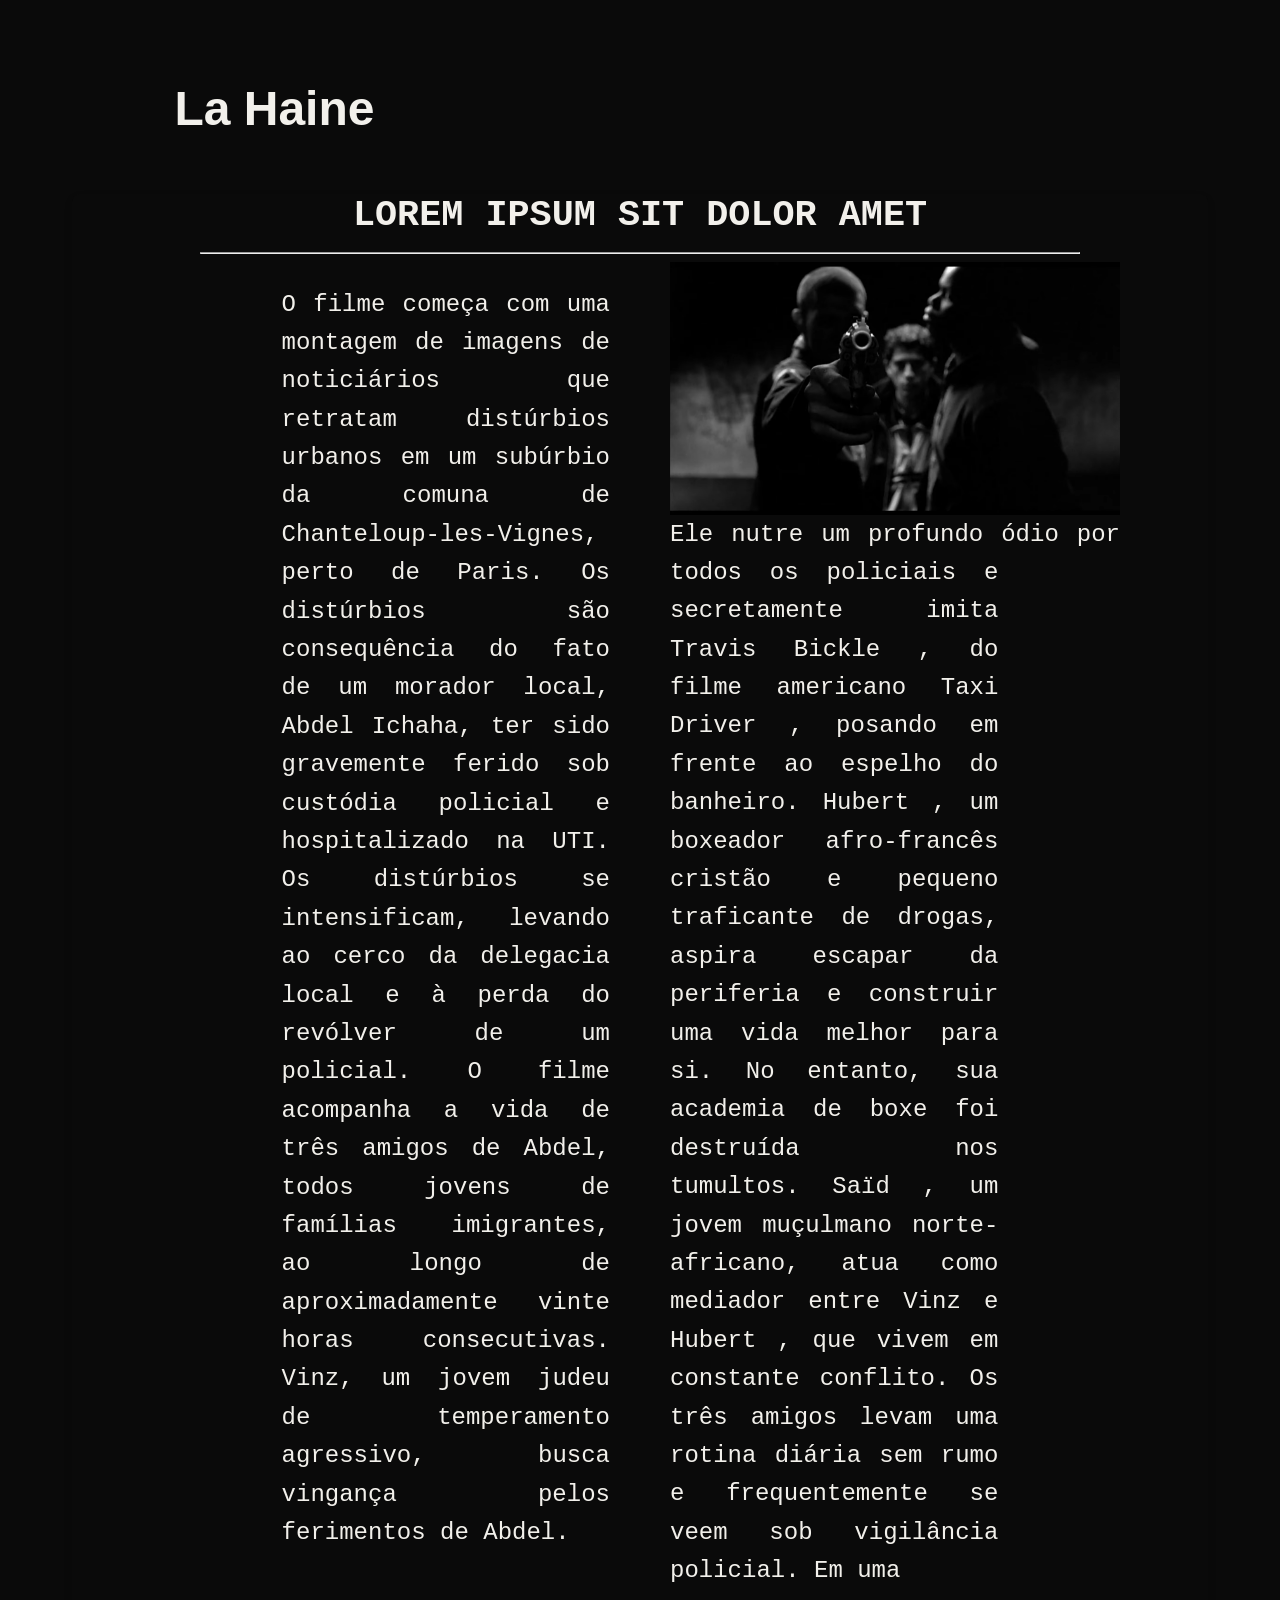
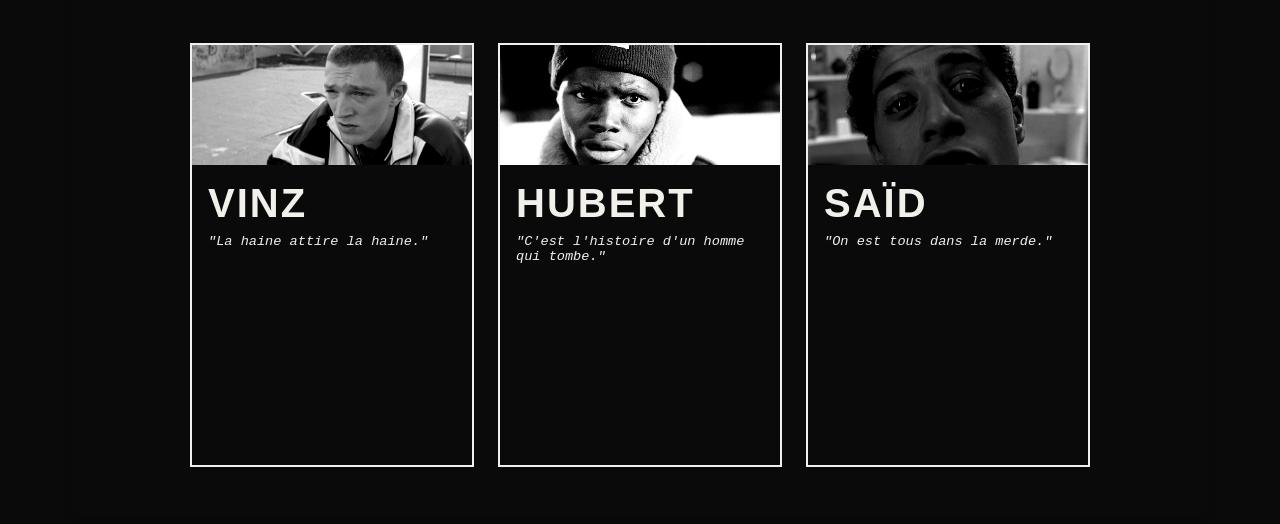
==== index.html @ 51e34dae "adicionada barra de personagens" ====
<!DOCTYPE html>
<html lang="pt-br">
<head>
    <meta charset="utf-8">
    <meta name="viewport" content="widht=device-width, initial-scale=1.0">
    <title>La Haine</title>
    <link rel="preconnect" href="https://fonts.googleapis.com">
    <link rel="preconnect" href="https://fonts.gstatic.com" crossorigin>
    <link href="https://fonts.googleapis.com/css2?family=Spectral:ital,wght@0,300;0,400;0,600;0,700;1,300;1,400&family=DM+Sans:ital,wght@0,300;0,400;0,500;1,300&display=swap" rel="stylesheet">
    <link rel="stylesheet" href="./styles.css">
</head>
<body>
    <!--
    ==================
    Aba inicial
    título
    -->

    <h1>La Haine</h1>

    <!--
    ====================
    Parte emulando um jornal
    tttttttttt  tttttttttttt
    ttttt           tttttttt
    ttttt           tttttttt
    ttttt           tttttttt
    tttttttttttttttttttttttt

    titulo de um jornal falando do filme com aspecto sensacionalista e/ou alarmista
    texto unico que quebra em duas colunas
    foto relacionada ao criminal, ou real, mais genérica mas artítica, com bom enquadramento
    -->
    <article>
        <section class="hero" id="simulacao-jornal">
        <h2>LOREM IPSUM SIT DOLOR AMET</h2>
        <hr>
        <div class="bloco-jornal">
            <div class="texto">
                <p> 
                    O filme começa com uma montagem de imagens de noticiários que retratam distúrbios urbanos em um subúrbio da comuna de Chanteloup-les-Vignes, perto de Paris. Os distúrbios são consequência do fato de um morador local, Abdel Ichaha, ter sido gravemente ferido sob custódia policial e hospitalizado na UTI. Os distúrbios se intensificam, levando ao cerco da delegacia local e à perda do revólver de um policial.
                    O filme acompanha a vida de três amigos de Abdel, todos jovens de famílias imigrantes, ao longo de aproximadamente vinte horas consecutivas.
                    Vinz, um jovem judeu de temperamento agressivo, busca vingança pelos ferimentos de Abdel. 
                </p>
                <div class="imagem-central">
                <img src="assets/foto-jornal.png" class="imagem-central">
                </div>
                <p>
                    Ele nutre um profundo ódio por todos os policiais e secretamente imita Travis Bickle , do filme americano Taxi Driver , posando em frente ao espelho do banheiro. Hubert , um boxeador afro-francês cristão e pequeno traficante de drogas, aspira escapar da periferia e construir uma vida melhor para si. No entanto, sua academia de boxe foi destruída nos tumultos. Saïd , um jovem muçulmano norte-africano, atua como mediador entre Vinz e Hubert , que vivem em constante conflito.
                    Os três amigos levam uma rotina diária sem rumo e frequentemente se veem sob vigilância policial. Em uma 
                </p>
            </div>
        </div>     
        </section>

        <section class="personagens">
            <a href="elenco.html" class="container-clicavel">
            <div class="card-personagem">
                <img src="./assets/vinz1.jpg" alt="Vinz">
                <h3>VINZ</h3>
                <p>"La haine attire la haine."</p>
            </div>
            </a>
            
            <a href="elenco.html" class="container-clicavel">
            <div class="card-personagem">
                <img src="./assets/hubert.jpg" alt="Hubert">
                <h3>HUBERT</h3>
                <p>"C'est l'histoire d'un homme qui tombe."</p>
            </div>
            </a>

            <a href="elenco.html" class="container-clicavel">
            <div class="card-personagem">
                <img src="./assets/said.jpg" alt="Saïd">
                <h3>SAÏD</h3>
                <p>"On est tous dans la merde."</p>
            </div>
            </a>
            
        </section>
    </article>
</body>
</html>
---- styles.css ----
:root{
    --preto:        #0a0a0a;
    --branco:       #f2f0eb;
    --accent:       #c0392b;


    --font-title: 'Bebas Neue', sans-serif;
    --font-body: "IBM Plex Mono", monospace;
}

body {
    background-color: var(--preto);
    color: var(--branco);
    font-family: var(--font-body);
}

a {
  text-decoration: none;
  color: inherit;
}

a:visited {
  color: inherit;
}

a:hover {
  text-decoration: none;
}

a:active {
  color: inherit;
}

h1 {
    font-family: var(--font-title);
    margin: 1vh 5vw 1vh 5vw;
    padding: 8vh 8vw 3vh 8vw;
    font-size: 3em;
}

h2 {
    font-family: var(--font-body);
    color: var(--branco);
    text-align: center;
}

article {
    margin: 0 5vw;
    padding: 0 10vw;
    background-color: var(--preto);
    border-radius: 8px;
    box-shadow: 0 4px 8px rgba(0, 0, 0, 0.1);
}

.hero h2 {
    font-size: 2.3rem;
    margin-bottom: 16px;
}
.bloco-jornal {
  position: center;
  width: 56vw;
  margin: auto;
  font-size: 1.5rem;
}

.texto {
  column-count: 2;
  column-gap: 60px;
  text-align: justify;
  line-height: 1.6;
}

.imagem-central {

  width: 450px;
  float: left;
  shape-outside: inset(0);
}

/* =-=-=-=-=-=-=-=--=-=-=-=-==== 
Estilos para a seção de personagens 
=-=-=-=--=-==-=-=-=-=-=-=-=-=-=-=*/



.personagens {
    display: flex;
    gap: 24px;
    justify-content: center;
    padding: 48px 0;
}

.card-personagem {
    width: 280px;
    height: 420px;
    border: 2px solid var(--branco);
    padding: 0;
    overflow: hidden;
    cursor: pointer; /*indica que o container é clicável*/
    transition: background-color 0.15s, color 0.15s;
}

.container-clicavel {
    display: block;  /*evita que o link do container mude o estilo por ser um link (inline)*/
    text-decoration: none; /*tira decoracao especial de links*/
    color: inherit; /*garante que a cor do texto seja a mesma do container, mesmo sendo um link*/

}   
.card-personagem img {
    width: 100%;
    height: 120px;          /* altura fixa igual para todos */
    object-fit: cover;      /* cobre toda a área, cortando o excesso, ou seja, náo distoece a imagem pelo tamanho dela */
  
    display: block;
    filter: grayscale(100%) contrast(120%);
    transition: filter 0.15s;
}

.card-personagem h3 {
    font-family: var(--font-title);
    font-size: 2.5rem;
    margin: 16px 16px 8px;
    letter-spacing: 2px;
    transition: color 0.15s;
}

.card-personagem p {
    font-family: var(--font-body);
    font-size: 0.85rem;
    margin: 0 16px 20px;
    font-style: italic;
    transition: color 0.15s;
}

/* Hover — inversão total */
.card-personagem:hover {
    background-color: var(--branco);
    color: var(--preto);
}

.card-personagem:hover img {
    filter: grayscale(100%) contrast(120%) invert(1);
}

.card-personagem:hover h3,
.card-personagem:hover p {
    color: var(--preto);
}
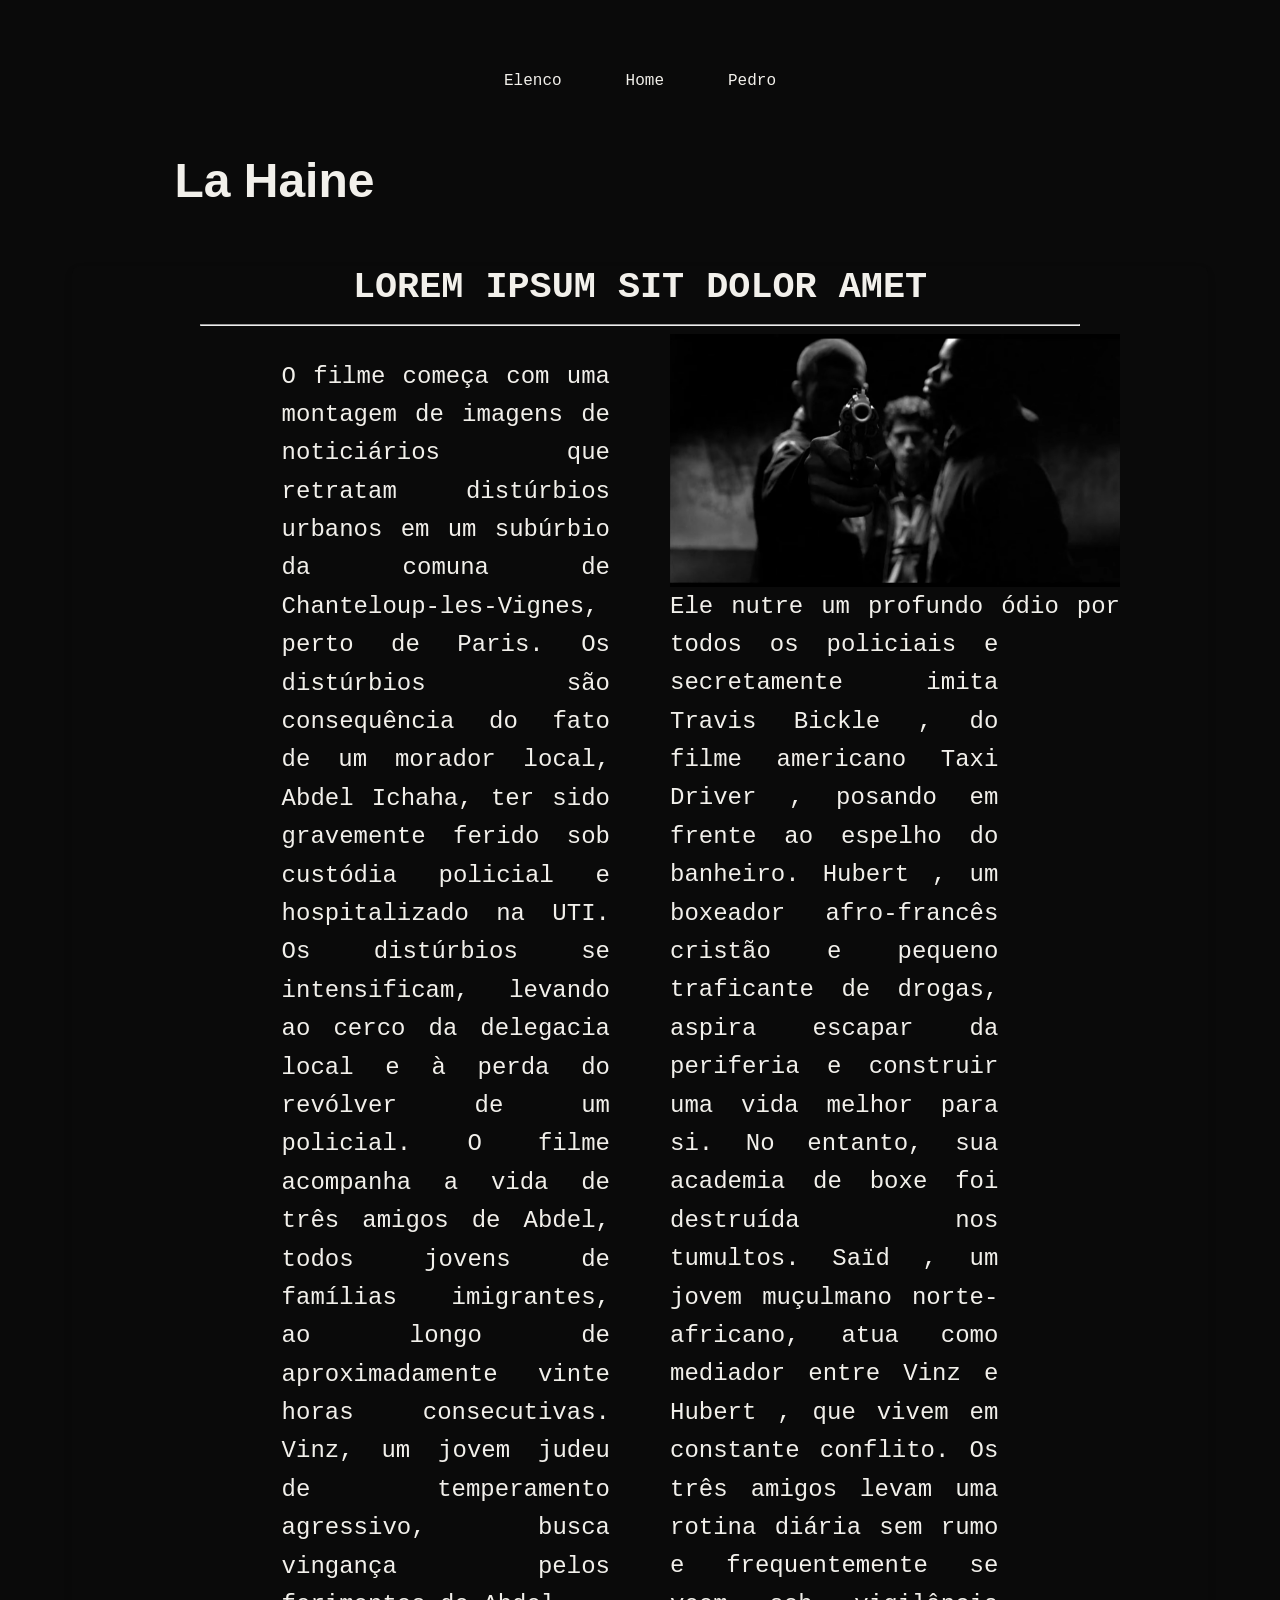
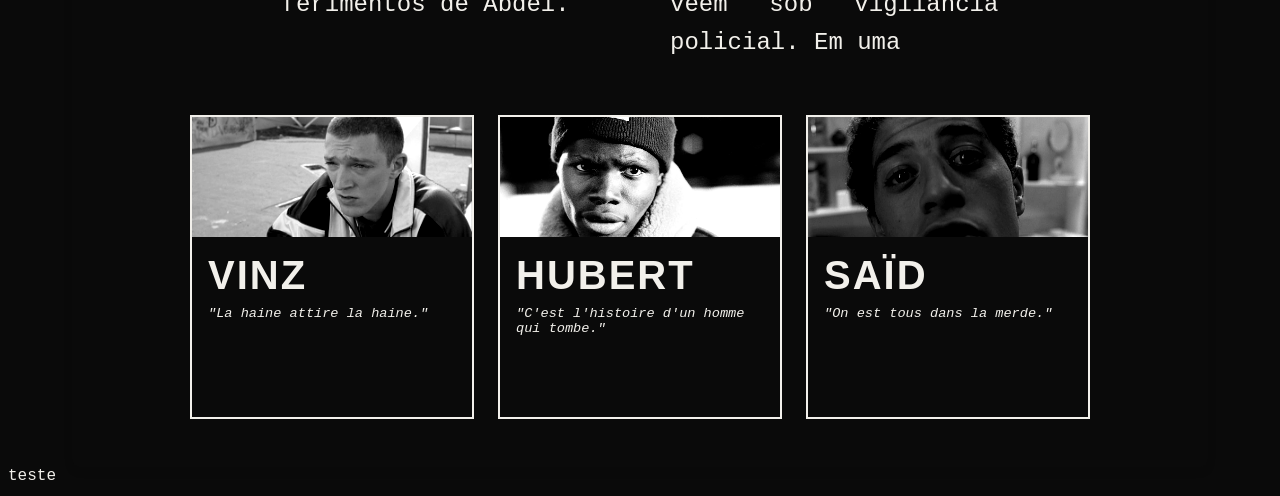
==== commit fcd7c2be: "inicio da timeline" ====
--- a/index.html
+++ b/index.html
@@ -10,13 +10,20 @@
     <link rel="stylesheet" href="./styles.css">
 </head>
 <body>
+    <nav>
+        <a href="#">Elenco</a>
+        <a href="#">Home</a>
+        <a href="linha-do-tempo.html">Pedro</a>
+    </nav>
+    <main>
     <!--
     ==================
     Aba inicial
     título
     -->
-
     <h1>La Haine</h1>
+    <article>
+    
 
     <!--
     ====================
@@ -31,7 +38,7 @@
     texto unico que quebra em duas colunas
     foto relacionada ao criminal, ou real, mais genérica mas artítica, com bom enquadramento
     -->
-    <article>
+    
         <section class="hero" id="simulacao-jornal">
         <h2>LOREM IPSUM SIT DOLOR AMET</h2>
         <hr>
@@ -80,5 +87,9 @@
             
         </section>
     </article>
+    <footer>
+        teste
+    </footer>
+    </main>
 </body>
 </html>
--- a/styles.css
+++ b/styles.css
@@ -13,6 +13,39 @@
     background-color: var(--preto);
     color: var(--branco);
     font-family: var(--font-body);
+}
+
+main {
+    grid-template-areas: 
+    "nav nav nav"
+    "article article article"
+    "footer footer footer";
+}
+
+nav { 
+    margin: 3vh 3vw;
+    padding: 5vh 3vw 1vh 3vw;
+    height: auto;
+    display: flex;              /**/
+    flex-direction: row;        /* Barra de navegação centralizada com itens em linha horizontal    */
+    justify-content: center;    /**/
+    gap: 4em;
+}
+
+nav a:hover {
+    background-color: var(--branco);
+    color: var(--preto);
+    transition: 90  ms;
+}
+
+/*
+===================
+Página linha do tempo
+====================
+*/
+
+.linha-do-tempo img {
+    height: 150px;
 }
 
 a {
@@ -35,7 +68,7 @@
 h1 {
     font-family: var(--font-title);
     margin: 1vh 5vw 1vh 5vw;
-    padding: 8vh 8vw 3vh 8vw;
+    padding: 3vh 8vw;
     font-size: 3em;
 }
 
@@ -93,7 +126,7 @@
 
 .card-personagem {
     width: 280px;
-    height: 420px;
+    height: 300px;
     border: 2px solid var(--branco);
     padding: 0;
     overflow: hidden;
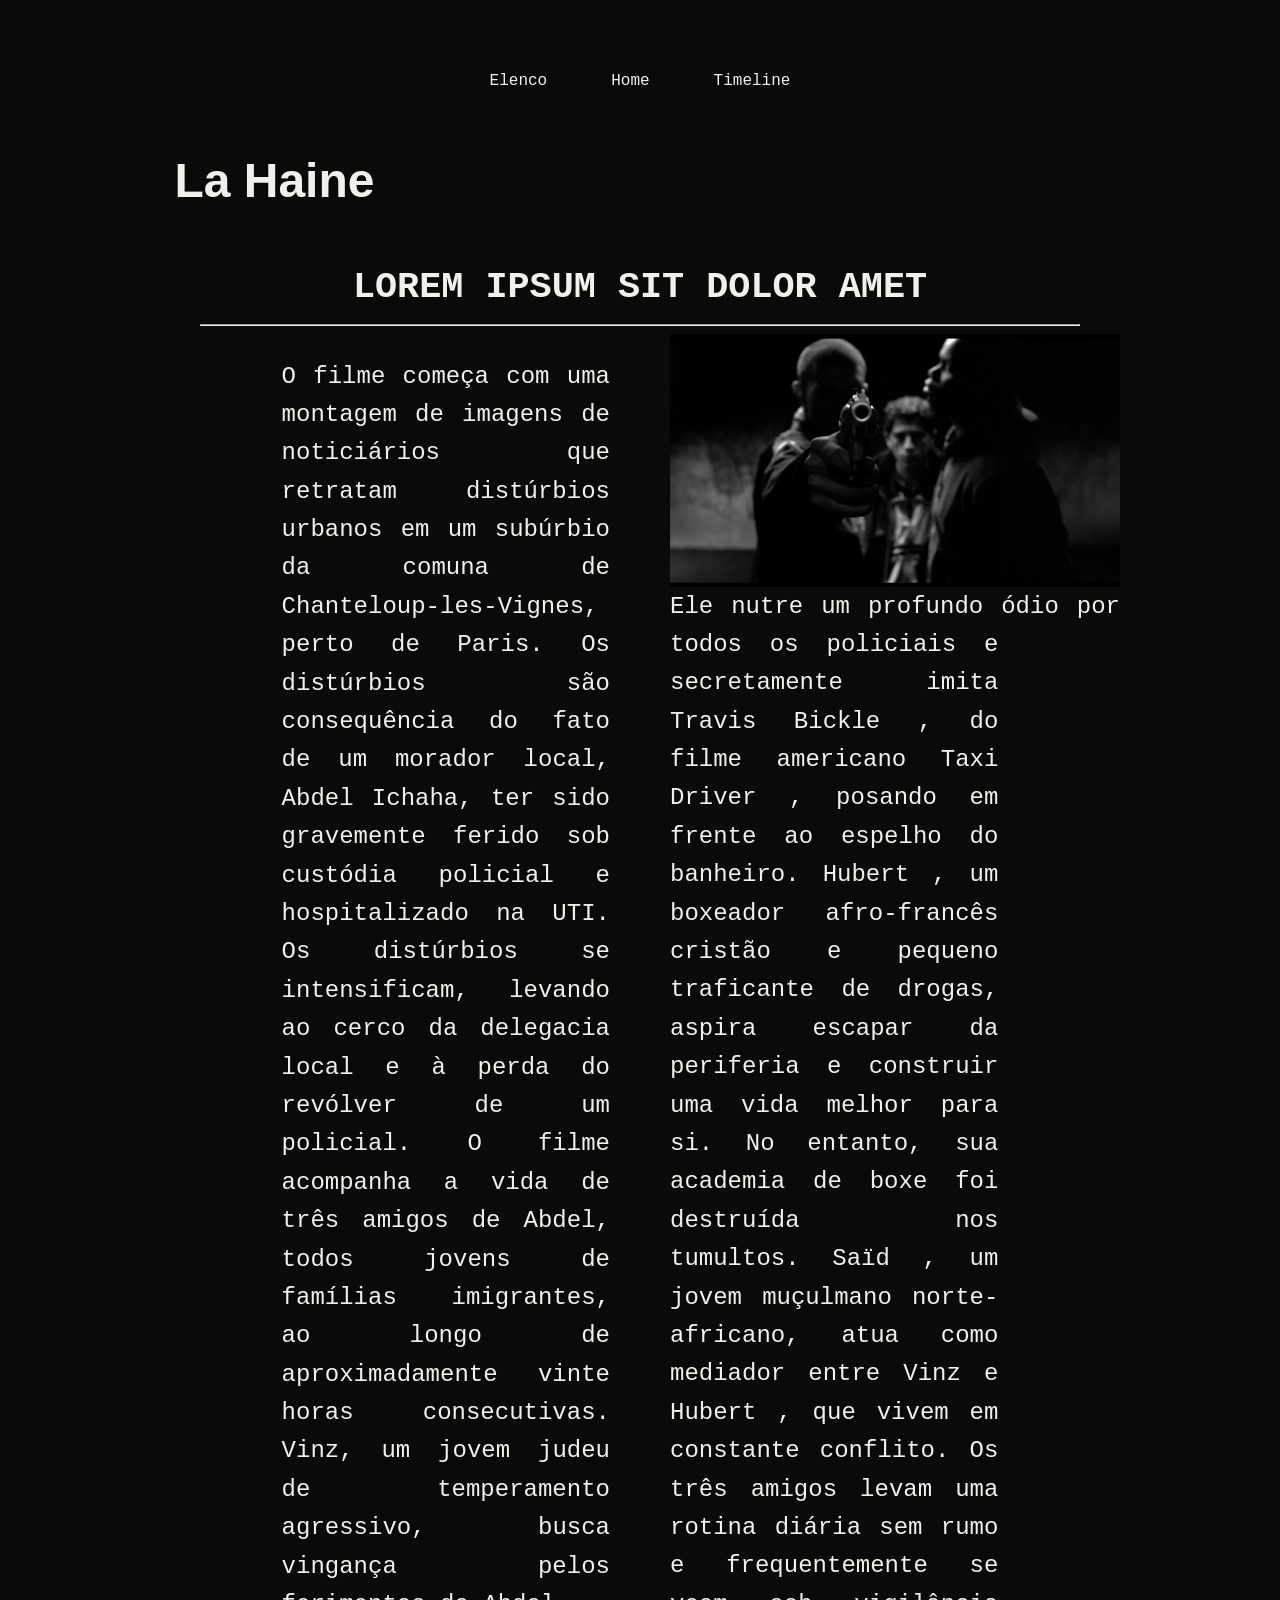
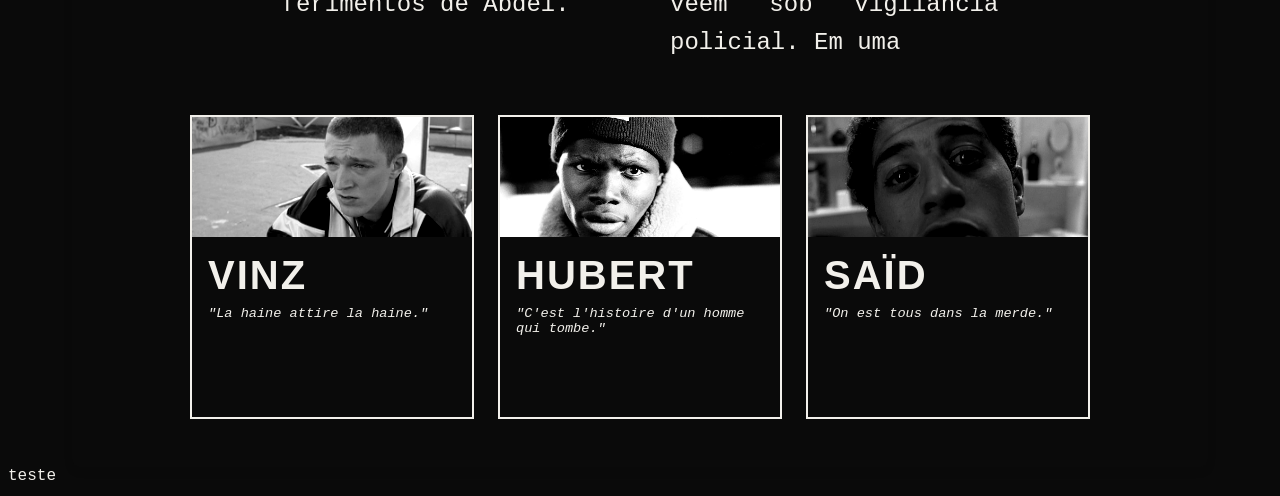
==== commit 65cdcc34: "criação grid elenco" ====
--- a/index.html
+++ b/index.html
@@ -11,9 +11,9 @@
 </head>
 <body>
     <nav>
-        <a href="#">Elenco</a>
-        <a href="#">Home</a>
-        <a href="linha-do-tempo.html">Pedro</a>
+        <a href="elenco.html">Elenco</a>
+        <a href="index.html">Home</a>
+        <a href="timeline.html">Timeline</a>
     </nav>
     <main>
     <!--
--- a/styles.css
+++ b/styles.css
@@ -38,15 +38,6 @@
     transition: 90  ms;
 }
 
-/*
-===================
-Página linha do tempo
-====================
-*/
-
-.linha-do-tempo img {
-    height: 150px;
-}
 
 a {
   text-decoration: none;
@@ -85,6 +76,83 @@
     border-radius: 8px;
     box-shadow: 0 4px 8px rgba(0, 0, 0, 0.1);
 }
+
+main.page-timeline {
+    margin: 0 5vw;
+    padding: 0 10vw;
+}
+
+/*
+===================
+Página linha do tempo
+====================
+*/
+
+.timeline {
+    position: relative; /*elemento fica na posição normal*/
+    padding: 20px 0;
+}
+
+/*linha vertical conectando os pontos, aprendido no canal Coding2GO*/
+.timeline::before {
+    content: "";
+    position: absolute;      /*vai para o começo, na esquerda */
+    left: 6.5px;              /*posição horizontal da linha*/
+    top: 0;
+    bottom: 0;
+    width: 3px;
+    background-color: var(--branco);
+}
+
+.timeline-item { 
+    display: flex;  /*um do ladinho do outro*/
+    gap: 32px;
+    margin: 60px 0 240px 0;
+    margin-bottom: 120px;
+    position: relative;
+}
+
+/*quadrado marcador*/
+.timeline-marcador { /*basicamente um container sem nenhum texto*/
+    width: 16px;
+    height: 16px;
+    background-color: var(--branco);
+    flex-shrink: 0; /*elemento não encolhe no grid*/
+    margin-top: 4px;
+    position: relative;
+    z-index: 1;  /*Fica sobre os itens, no caso, sobre a linha*/
+}
+
+.timeline-titulo {
+    font-family: var(--font-title);
+    font-size: 1.6rem;
+    margin: 0 0 16px;
+}
+
+/*Foto e texto um do ladinho do outro*/
+.timeline-corpo {
+    display: flex;
+    gap: 24px;
+    align-items: flex-start;
+}
+
+.timeline-corpo img {
+    width: 320px;
+    flex-shrink: 0;
+    filter: grayscale(100%) contrast(115%);
+}
+
+.timeline-corpo p {
+    font-family: var(--font-body);
+    font-size: 0.8rem;
+    line-height: 1.8;
+    text-align: justify;
+}
+
+/*
+=========================
+*/
+
 
 .hero h2 {
     font-size: 2.3rem;
@@ -181,3 +249,44 @@
     color: var(--preto);
 }
 
+/*
+==================================
+Elenco cards
+===================================
+*/
+
+.elenco{
+
+}
+
+.grid-elenco {
+    display: grid;
+    grid-template-columns: repeat(3, 1fr);
+    gap: 32px;
+    padding: 40px;
+
+}
+
+.diretor {
+
+}
+
+.diretor img {
+     width: 240px;
+    height: 160px;
+    object-fit: cover;
+}
+
+.ator {
+
+}
+
+.ator img {
+    width: 240px;
+    height: 160px;
+    object-fit: cover;
+}
+
+.ator p {
+
+}
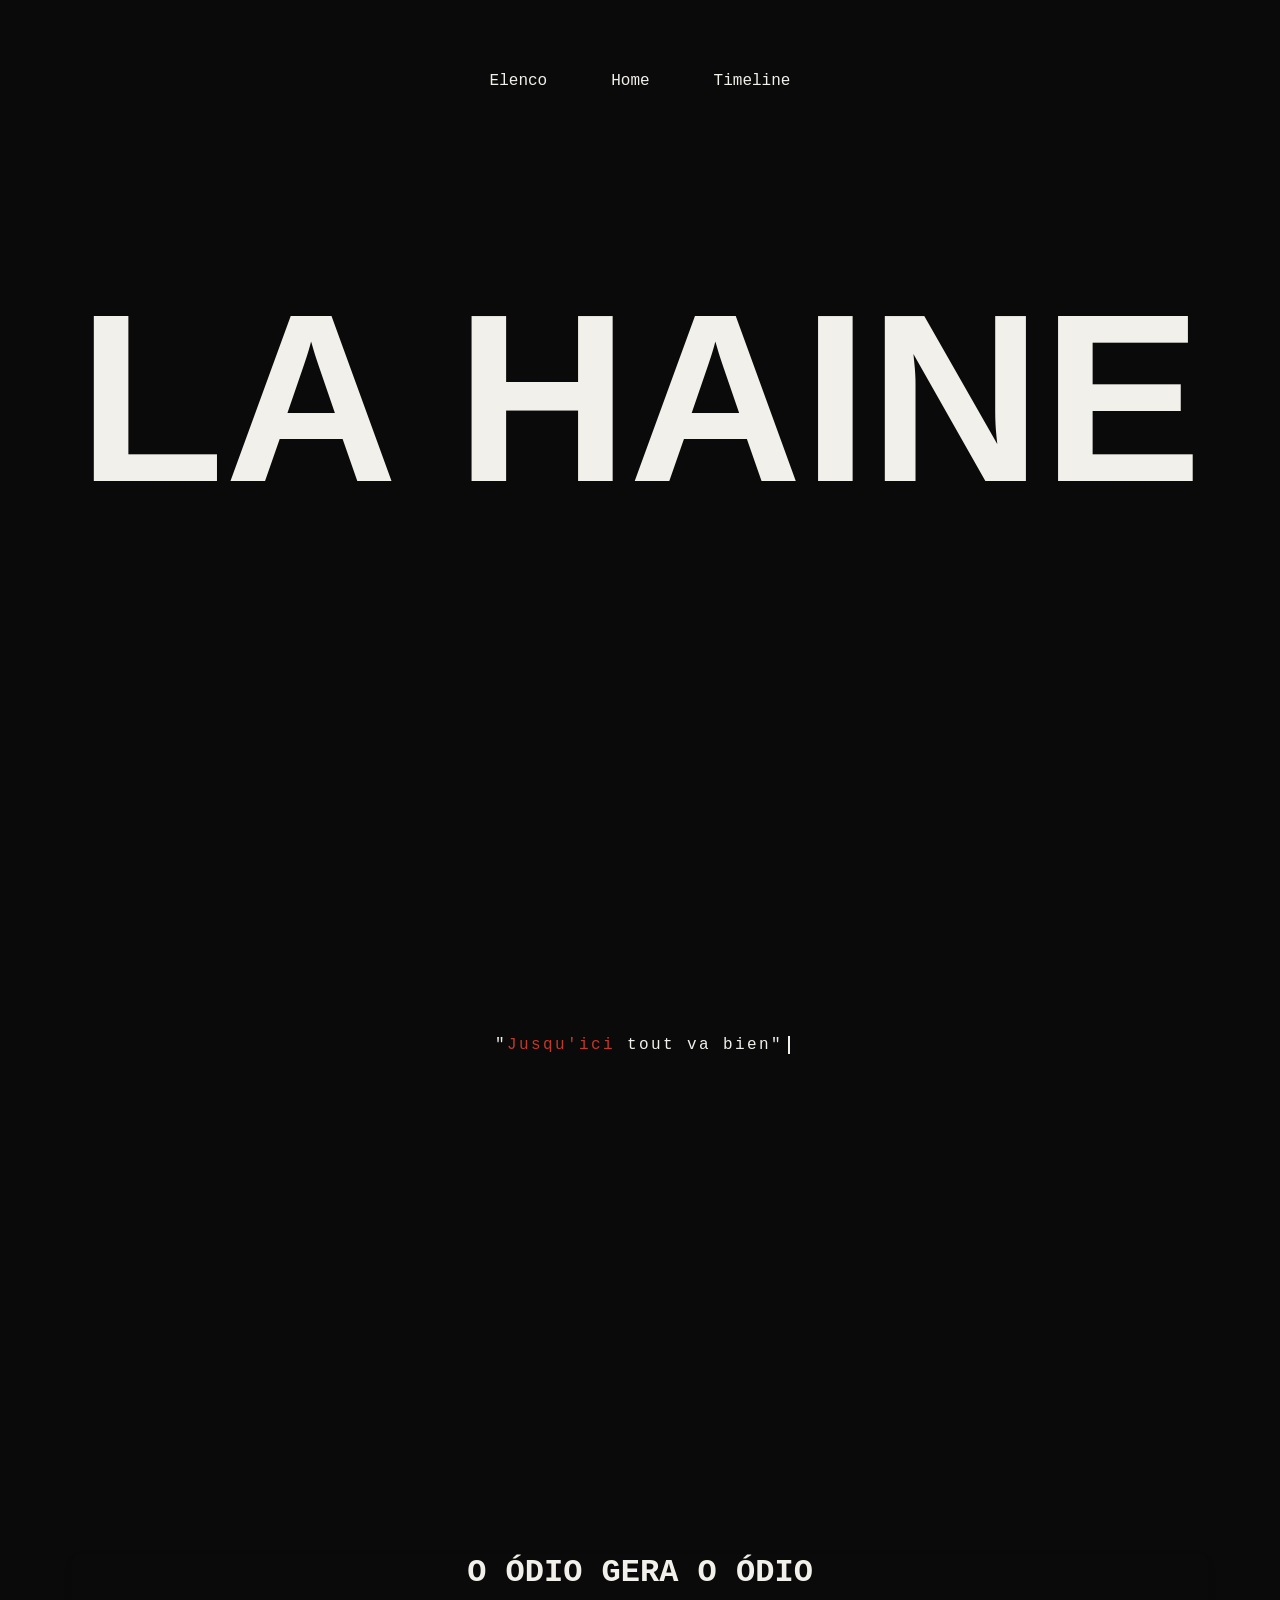
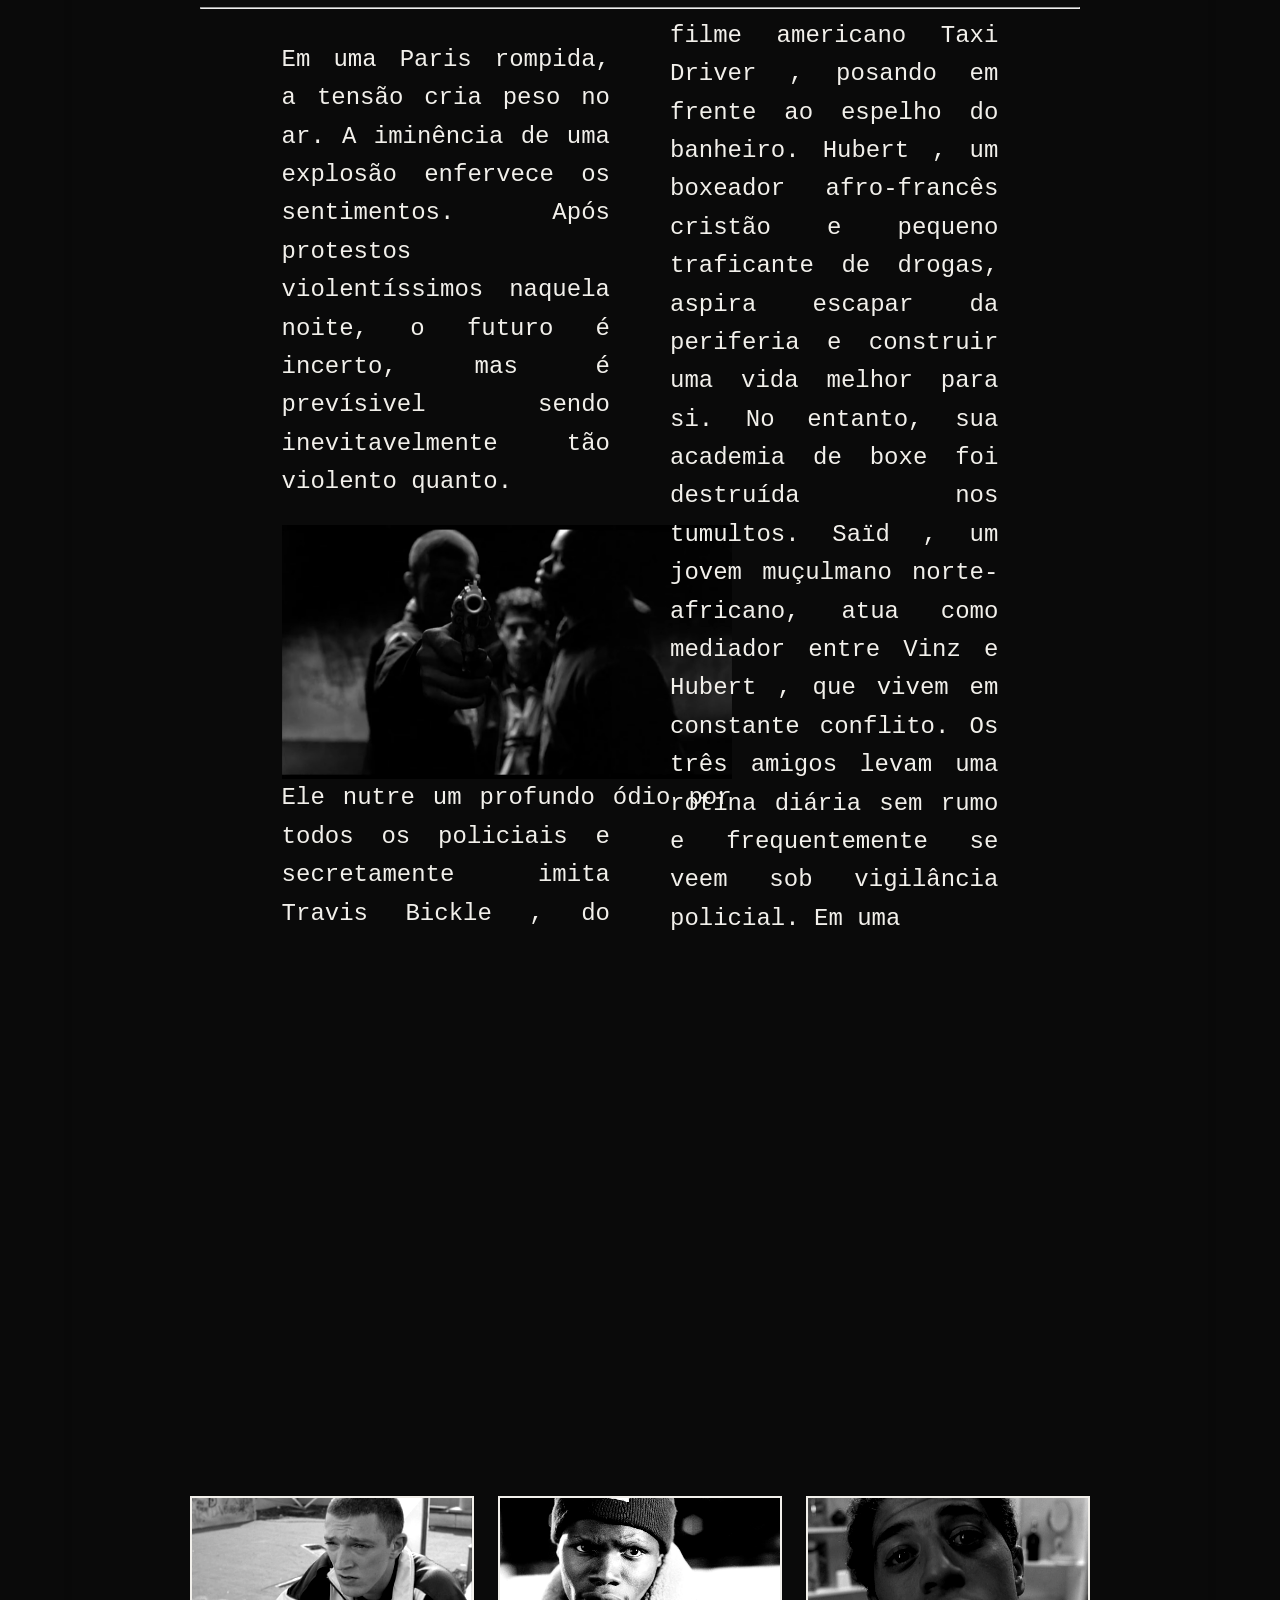
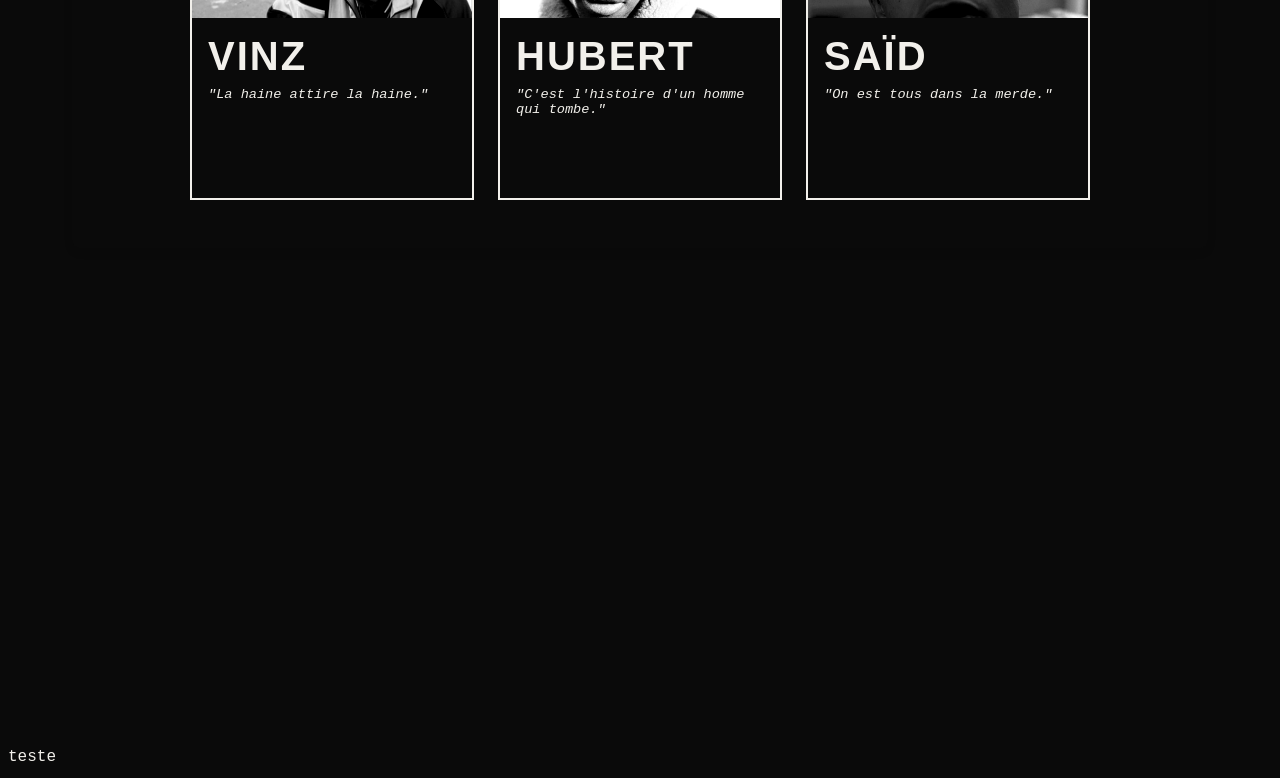
==== commit 93c16082: "funcionalidade de texto sendo escrito e redesgin pagina home" ====
--- a/index.html
+++ b/index.html
@@ -21,7 +21,18 @@
     Aba inicial
     título
     -->
-    <h1>La Haine</h1>
+    <h1>LA HAINE</h1>
+
+
+
+
+    <blockquote class="typewriter">
+        "<span class="accent">Jusqu'ici</span> tout va bien"
+    </blockquote>
+
+
+
+
     <article>
     
 
@@ -40,14 +51,12 @@
     -->
     
         <section class="hero" id="simulacao-jornal">
-        <h2>LOREM IPSUM SIT DOLOR AMET</h2>
+        <h2>O ÓDIO GERA O ÓDIO</h2>
         <hr>
         <div class="bloco-jornal">
             <div class="texto">
                 <p> 
-                    O filme começa com uma montagem de imagens de noticiários que retratam distúrbios urbanos em um subúrbio da comuna de Chanteloup-les-Vignes, perto de Paris. Os distúrbios são consequência do fato de um morador local, Abdel Ichaha, ter sido gravemente ferido sob custódia policial e hospitalizado na UTI. Os distúrbios se intensificam, levando ao cerco da delegacia local e à perda do revólver de um policial.
-                    O filme acompanha a vida de três amigos de Abdel, todos jovens de famílias imigrantes, ao longo de aproximadamente vinte horas consecutivas.
-                    Vinz, um jovem judeu de temperamento agressivo, busca vingança pelos ferimentos de Abdel. 
+                    Em uma Paris rompida, a tensão cria peso no ar. A iminência de uma explosão enfervece os sentimentos. Após protestos violentíssimos naquela noite, o futuro é incerto, mas é prevísivel sendo inevitavelmente tão violento quanto.   
                 </p>
                 <div class="imagem-central">
                 <img src="assets/foto-jornal.png" class="imagem-central">
--- a/styles.css
+++ b/styles.css
@@ -58,15 +58,19 @@
 
 h1 {
     font-family: var(--font-title);
-    margin: 1vh 5vw 1vh 5vw;
-    padding: 3vh 8vw;
-    font-size: 3em;
+    font-size: 15em;
+    text-align: center;
+    margin-bottom: 500px;
 }
 
 h2 {
     font-family: var(--font-body);
     color: var(--branco);
     text-align: center;
+}
+
+section {
+    margin-bottom: 500px;
 }
 
 article {
@@ -80,6 +84,146 @@
 main.page-timeline {
     margin: 0 5vw;
     padding: 0 10vw;
+}
+
+.accent {
+    color: var(--accent);
+}
+
+
+/*
+=======================================
+Digitando
+====================================
+*/
+
+blockquote {
+    text-align: center; 
+    width: fit-content;
+    height: fit-content;
+}
+
+.typewriter {
+  overflow: hidden; /* Ensures the content is not revealed until the animation */
+  border-right: .15em solid var(--branco); /* The typewriter cursor */
+  white-space: nowrap; /* Keeps the content on a single line */
+  margin: 0 auto 500px auto;;
+  letter-spacing: .15em; /* Adjust as needed */
+  width: 0;
+  /* Adjust 'steps' to match the number of characters in your text */
+  animation: 
+    typing 3.5s steps(27, end) forwards,
+    blink-caret .75s step-end infinite;
+}
+
+/* The typing effect */
+@keyframes typing {
+  from { width: 0 }
+  to { width: 31ch }
+}
+
+/* The typewriter cursor effect */
+@keyframes blink-caret {
+  from, to { border-color: transparent }
+  50% { border-color: var(--branco); }
+}
+
+
+
+
+.hero h2 {
+    font-size: 2rem;
+    margin-bottom: 16px;
+}
+.bloco-jornal {
+  position: center;
+  width: 56vw;
+  margin: auto;
+  font-size: 1.5rem;
+}
+
+.texto {
+  column-count: 2;
+  column-gap: 60px;
+  text-align: justify;
+  line-height: 1.6;
+}
+
+.imagem-central {
+
+  width: 450px;
+  float: left;
+  shape-outside: inset(0);
+}
+
+/* =-=-=-=-=-=-=-=--=-=-=-=-==== 
+Estilos para a seção de personagens 
+=-=-=-=--=-==-=-=-=-=-=-=-=-=-=-=*/
+
+
+
+.personagens {
+    display: flex;
+    gap: 24px;
+    justify-content: center;
+    padding: 48px 0;
+}
+
+.card-personagem {
+    width: 280px;
+    height: 300px;
+    border: 2px solid var(--branco);
+    padding: 0;
+    overflow: hidden;
+    cursor: pointer; /*indica que o container é clicável*/
+    transition: background-color 0.15s, color 0.15s;
+}
+
+.container-clicavel {
+    display: block;  /*evita que o link do container mude o estilo por ser um link (inline)*/
+    text-decoration: none; /*tira decoracao especial de links*/
+    color: inherit; /*garante que a cor do texto seja a mesma do container, mesmo sendo um link*/
+
+}   
+.card-personagem img {
+    width: 100%;
+    height: 120px;          /* altura fixa igual para todos */
+    object-fit: cover;      /* cobre toda a área, cortando o excesso, ou seja, náo distoece a imagem pelo tamanho dela */
+  
+    display: block;
+    filter: grayscale(100%) contrast(120%);
+    transition: filter 0.15s;
+}
+
+.card-personagem h3 {
+    font-family: var(--font-title);
+    font-size: 2.5rem;
+    margin: 16px 16px 8px;
+    letter-spacing: 2px;
+    transition: color 0.15s;
+}
+
+.card-personagem p {
+    font-family: var(--font-body);
+    font-size: 0.85rem;
+    margin: 0 16px 20px;
+    font-style: italic;
+    transition: color 0.15s;
+}
+
+/* Hover — inversão total */
+.card-personagem:hover {
+    background-color: var(--branco);
+    color: var(--preto);
+}
+
+.card-personagem:hover img {
+    filter: grayscale(100%) contrast(120%) invert(1);
+}
+
+.card-personagem:hover h3,
+.card-personagem:hover p {
+    color: var(--preto);
 }
 
 /*
@@ -150,106 +294,6 @@
 }
 
 /*
-=========================
-*/
-
-
-.hero h2 {
-    font-size: 2.3rem;
-    margin-bottom: 16px;
-}
-.bloco-jornal {
-  position: center;
-  width: 56vw;
-  margin: auto;
-  font-size: 1.5rem;
-}
-
-.texto {
-  column-count: 2;
-  column-gap: 60px;
-  text-align: justify;
-  line-height: 1.6;
-}
-
-.imagem-central {
-
-  width: 450px;
-  float: left;
-  shape-outside: inset(0);
-}
-
-/* =-=-=-=-=-=-=-=--=-=-=-=-==== 
-Estilos para a seção de personagens 
-=-=-=-=--=-==-=-=-=-=-=-=-=-=-=-=*/
-
-
-
-.personagens {
-    display: flex;
-    gap: 24px;
-    justify-content: center;
-    padding: 48px 0;
-}
-
-.card-personagem {
-    width: 280px;
-    height: 300px;
-    border: 2px solid var(--branco);
-    padding: 0;
-    overflow: hidden;
-    cursor: pointer; /*indica que o container é clicável*/
-    transition: background-color 0.15s, color 0.15s;
-}
-
-.container-clicavel {
-    display: block;  /*evita que o link do container mude o estilo por ser um link (inline)*/
-    text-decoration: none; /*tira decoracao especial de links*/
-    color: inherit; /*garante que a cor do texto seja a mesma do container, mesmo sendo um link*/
-
-}   
-.card-personagem img {
-    width: 100%;
-    height: 120px;          /* altura fixa igual para todos */
-    object-fit: cover;      /* cobre toda a área, cortando o excesso, ou seja, náo distoece a imagem pelo tamanho dela */
-  
-    display: block;
-    filter: grayscale(100%) contrast(120%);
-    transition: filter 0.15s;
-}
-
-.card-personagem h3 {
-    font-family: var(--font-title);
-    font-size: 2.5rem;
-    margin: 16px 16px 8px;
-    letter-spacing: 2px;
-    transition: color 0.15s;
-}
-
-.card-personagem p {
-    font-family: var(--font-body);
-    font-size: 0.85rem;
-    margin: 0 16px 20px;
-    font-style: italic;
-    transition: color 0.15s;
-}
-
-/* Hover — inversão total */
-.card-personagem:hover {
-    background-color: var(--branco);
-    color: var(--preto);
-}
-
-.card-personagem:hover img {
-    filter: grayscale(100%) contrast(120%) invert(1);
-}
-
-.card-personagem:hover h3,
-.card-personagem:hover p {
-    color: var(--preto);
-}
-
-/*
 ==================================
 Elenco cards
 ===================================
@@ -275,6 +319,7 @@
      width: 240px;
     height: 160px;
     object-fit: cover;
+    filter: grayscale(100%) contrast(88%);
 }
 
 .ator {
@@ -287,6 +332,11 @@
     object-fit: cover;
 }
 
+#said-elenco {
+    filter: grayscale(100%) contrast(100%);
+}
+
 .ator p {
 
-}+}
+
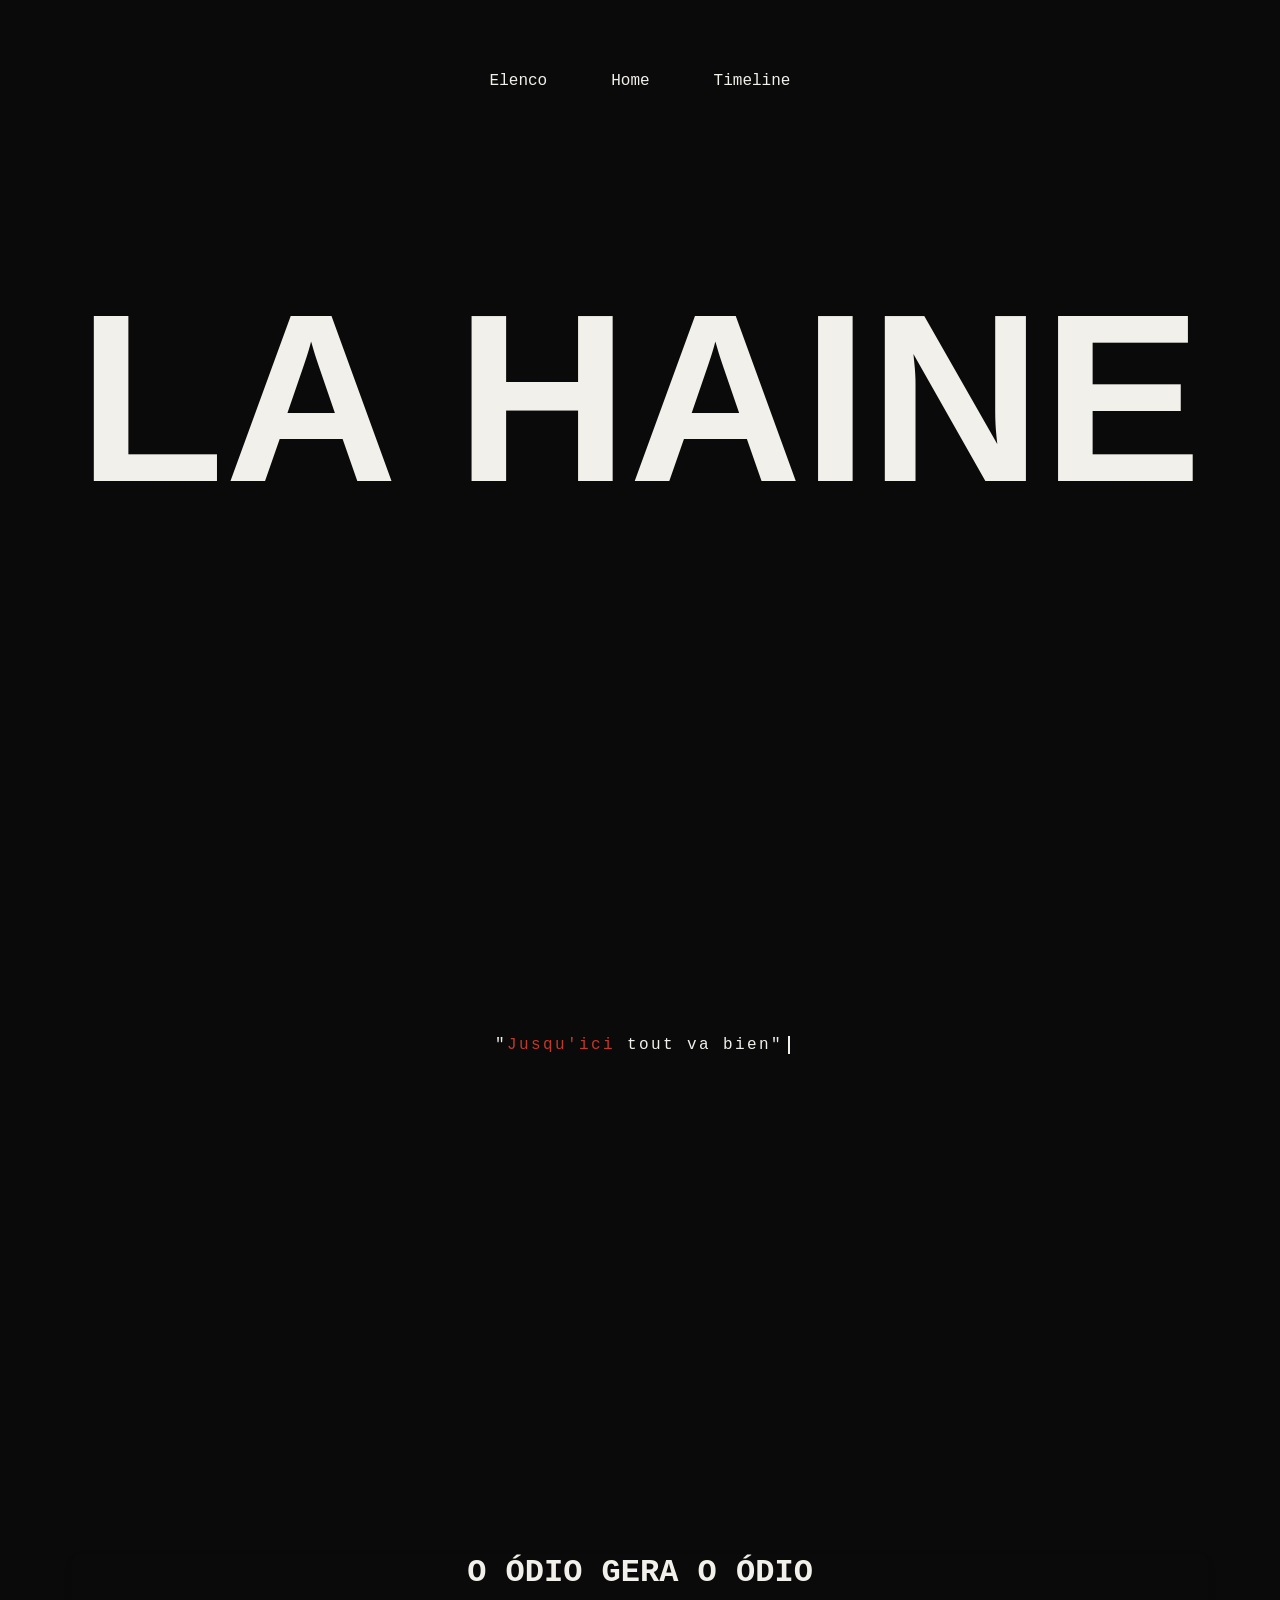
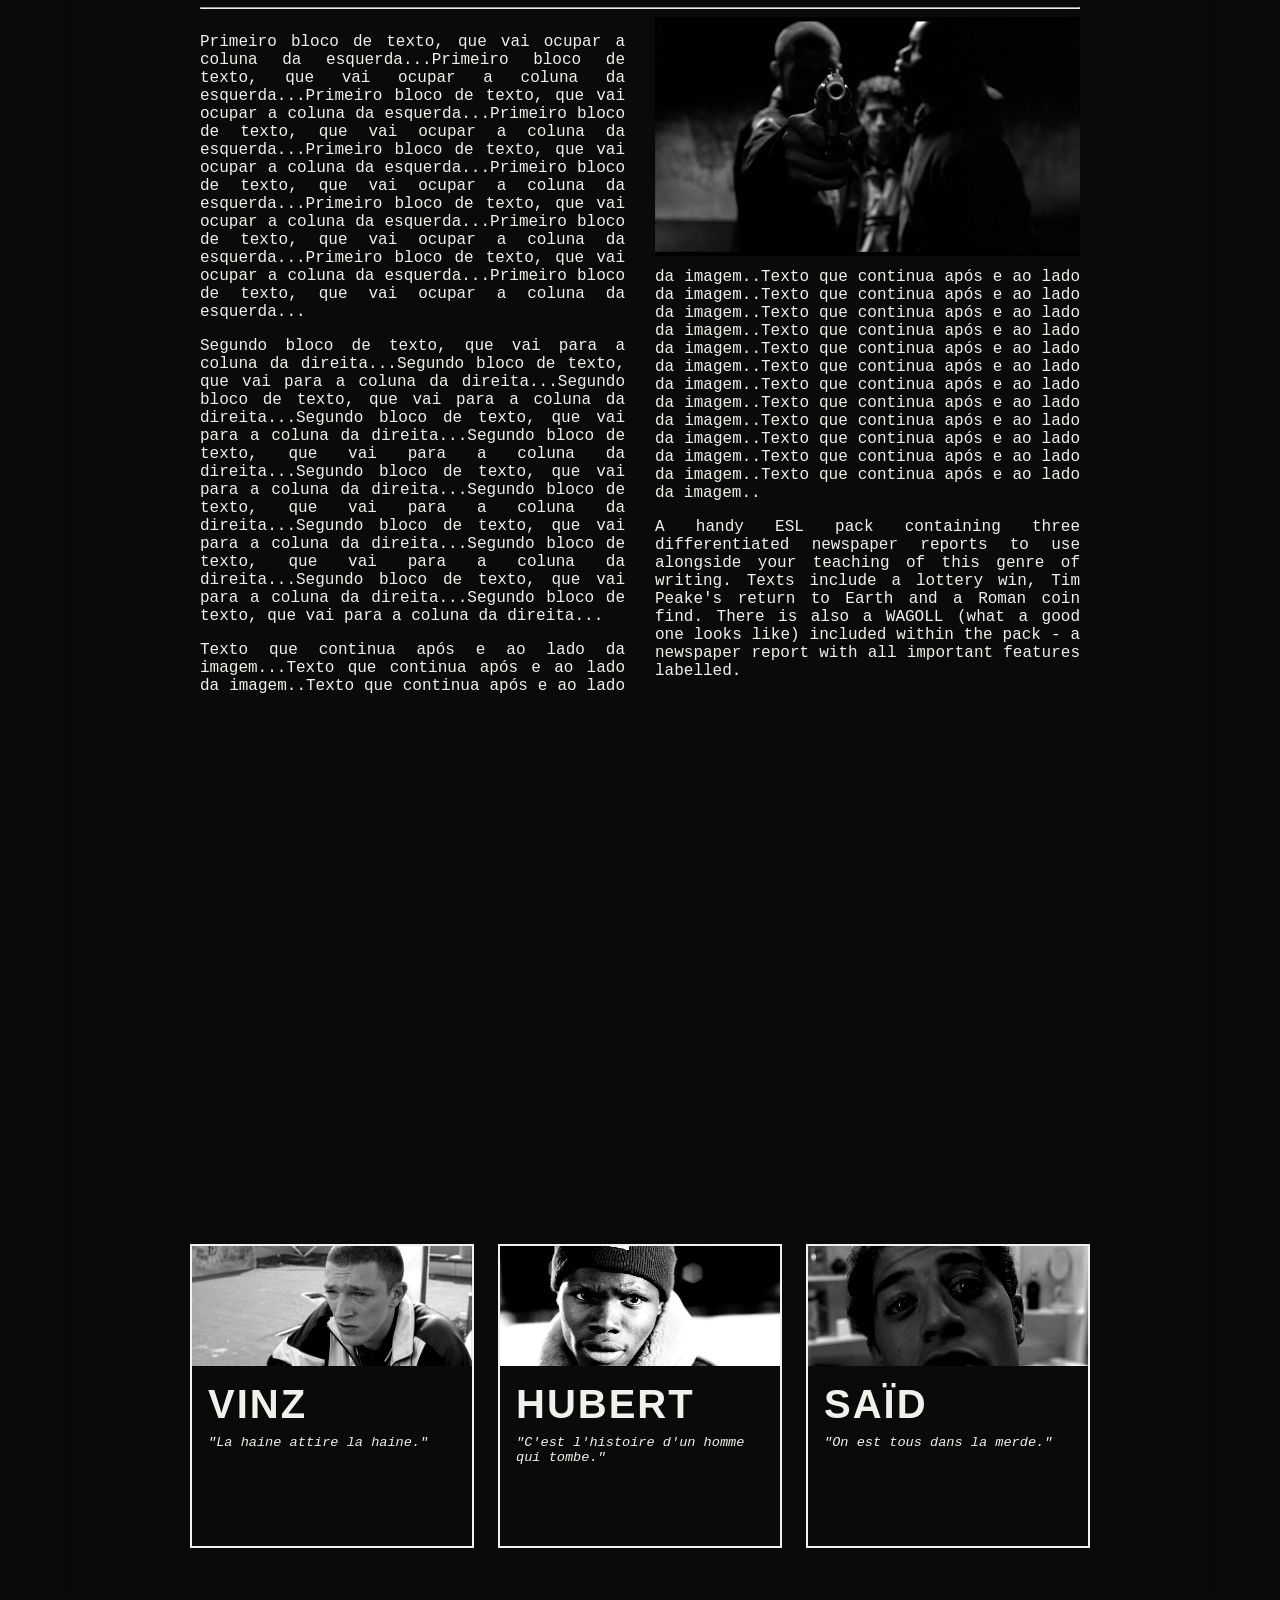
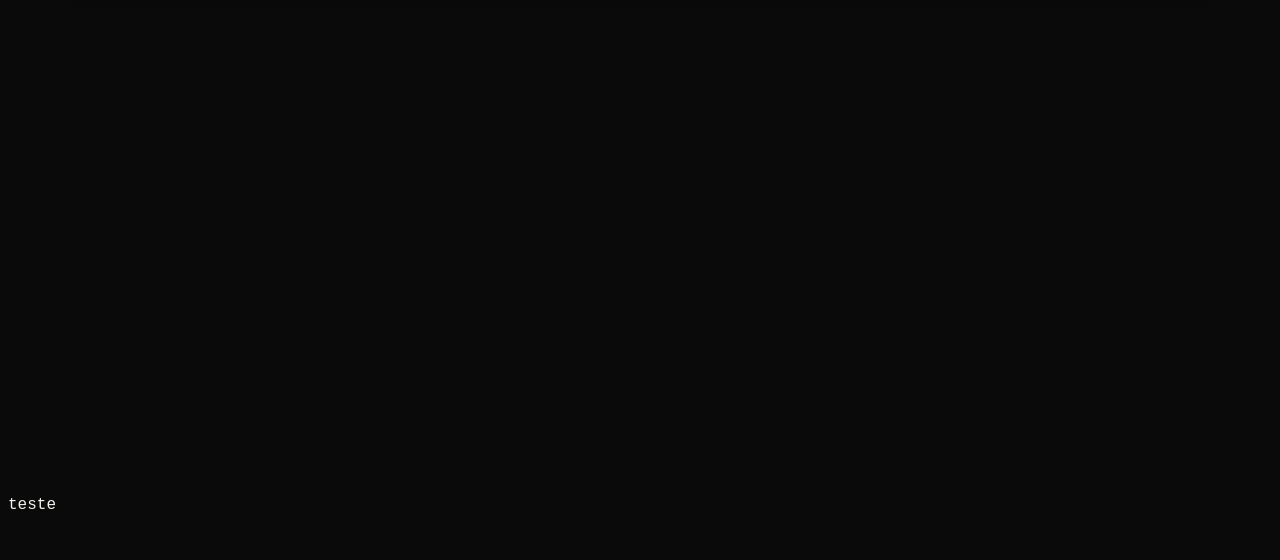
==== commit 42981348: "correção texto em duas colunas em jornal" ====
--- a/index.html
+++ b/index.html
@@ -54,18 +54,17 @@
         <h2>O ÓDIO GERA O ÓDIO</h2>
         <hr>
         <div class="bloco-jornal">
-            <div class="texto">
-                <p> 
-                    Em uma Paris rompida, a tensão cria peso no ar. A iminência de uma explosão enfervece os sentimentos. Após protestos violentíssimos naquela noite, o futuro é incerto, mas é prevísivel sendo inevitavelmente tão violento quanto.   
-                </p>
-                <div class="imagem-central">
-                <img src="assets/foto-jornal.png" class="imagem-central">
-                </div>
-                <p>
-                    Ele nutre um profundo ódio por todos os policiais e secretamente imita Travis Bickle , do filme americano Taxi Driver , posando em frente ao espelho do banheiro. Hubert , um boxeador afro-francês cristão e pequeno traficante de drogas, aspira escapar da periferia e construir uma vida melhor para si. No entanto, sua academia de boxe foi destruída nos tumultos. Saïd , um jovem muçulmano norte-africano, atua como mediador entre Vinz e Hubert , que vivem em constante conflito.
-                    Os três amigos levam uma rotina diária sem rumo e frequentemente se veem sob vigilância policial. Em uma 
-                </p>
-            </div>
+            
+            <div class="texto-jornal">
+            <p>Primeiro bloco de texto, que vai ocupar a coluna da esquerda...Primeiro bloco de texto, que vai ocupar a coluna da esquerda...Primeiro bloco de texto, que vai ocupar a coluna da esquerda...Primeiro bloco de texto, que vai ocupar a coluna da esquerda...Primeiro bloco de texto, que vai ocupar a coluna da esquerda...Primeiro bloco de texto, que vai ocupar a coluna da esquerda...Primeiro bloco de texto, que vai ocupar a coluna da esquerda...Primeiro bloco de texto, que vai ocupar a coluna da esquerda...Primeiro bloco de texto, que vai ocupar a coluna da esquerda...Primeiro bloco de texto, que vai ocupar a coluna da esquerda...</p>
+            <p>Segundo bloco de texto, que vai para a coluna da direita...Segundo bloco de texto, que vai para a coluna da direita...Segundo bloco de texto, que vai para a coluna da direita...Segundo bloco de texto, que vai para a coluna da direita...Segundo bloco de texto, que vai para a coluna da direita...Segundo bloco de texto, que vai para a coluna da direita...Segundo bloco de texto, que vai para a coluna da direita...Segundo bloco de texto, que vai para a coluna da direita...Segundo bloco de texto, que vai para a coluna da direita...Segundo bloco de texto, que vai para a coluna da direita...Segundo bloco de texto, que vai para a coluna da direita...</p>
+
+            <img class="foto-jornal" src="assets/foto-jornal.png" alt="...">
+
+            <p>Texto que continua após e ao lado da imagem...Texto que continua após e ao lado da imagem..Texto que continua após e ao lado da imagem..Texto que continua após e ao lado da imagem..Texto que continua após e ao lado da imagem..Texto que continua após e ao lado da imagem..Texto que continua após e ao lado da imagem..Texto que continua após e ao lado da imagem..Texto que continua após e ao lado da imagem..Texto que continua após e ao lado da imagem..Texto que continua após e ao lado da imagem..Texto que continua após e ao lado da imagem..Texto que continua após e ao lado da imagem..Texto que continua após e ao lado da imagem..Texto que continua após e ao lado da imagem..</p>
+            <p>A handy ESL pack containing three differentiated newspaper reports to use alongside your teaching of this genre of writing. Texts include a lottery win, Tim Peake's return to Earth and a Roman coin find. There is also a WAGOLL (what a good one looks like) included within the pack - a newspaper report with all important features labelled.</p>
+    </div>
+
         </div>     
         </section>
 
--- a/styles.css
+++ b/styles.css
@@ -135,25 +135,22 @@
     font-size: 2rem;
     margin-bottom: 16px;
 }
-.bloco-jornal {
-  position: center;
-  width: 56vw;
-  margin: auto;
-  font-size: 1.5rem;
-}
-
-.texto {
-  column-count: 2;
-  column-gap: 60px;
-  text-align: justify;
-  line-height: 1.6;
-}
-
-.imagem-central {
-
-  width: 450px;
-  float: left;
-  shape-outside: inset(0);
+.texto-jornal {
+    column-count: 2;
+    column-gap: 30px;
+    text-align: justify;
+}
+
+.foto-jornal {
+    float: right;           /* ancora na direita da coluna */
+    width: 100%;            /* ocupa a largura da coluna */
+    margin: 0 0 12px 0;
+}
+
+.texto-jornal::after {
+    content: "";
+    display: block;
+    clear: both;
 }
 
 /* =-=-=-=-=-=-=-=--=-=-=-=-==== 
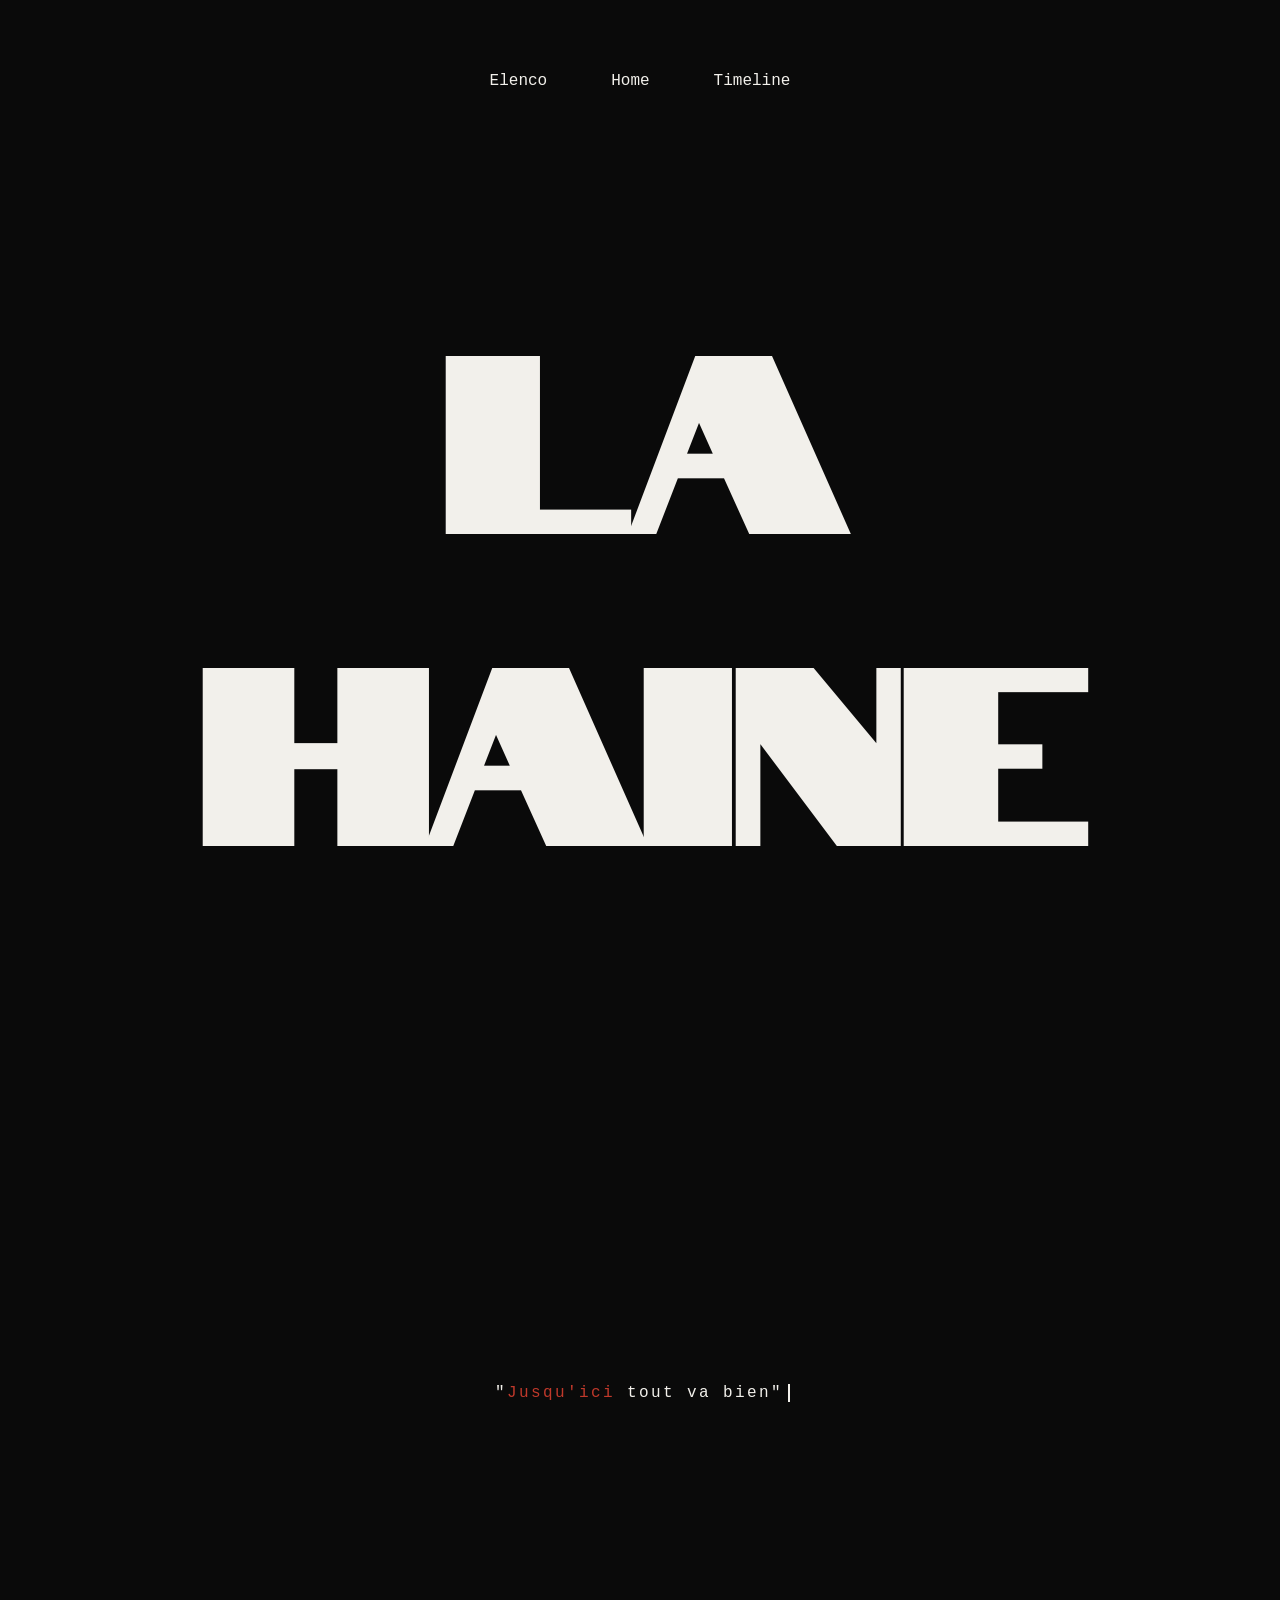
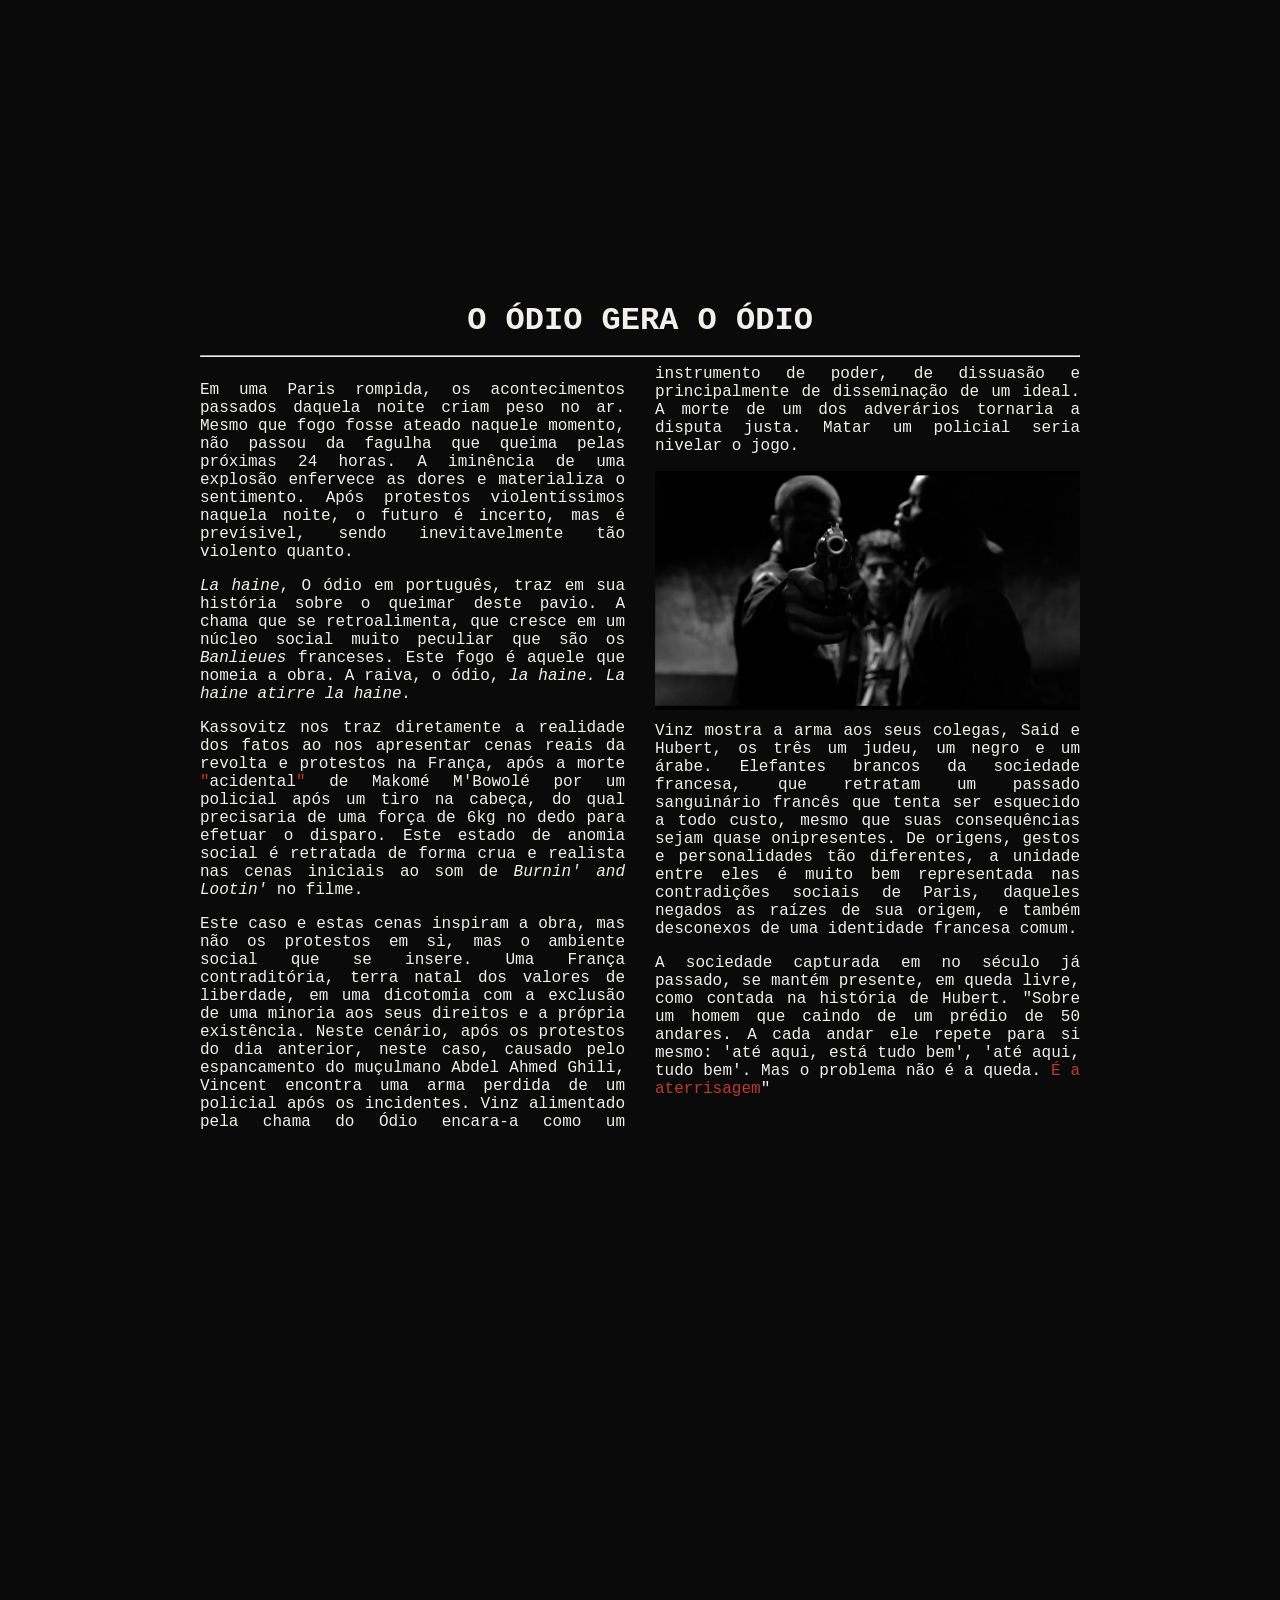
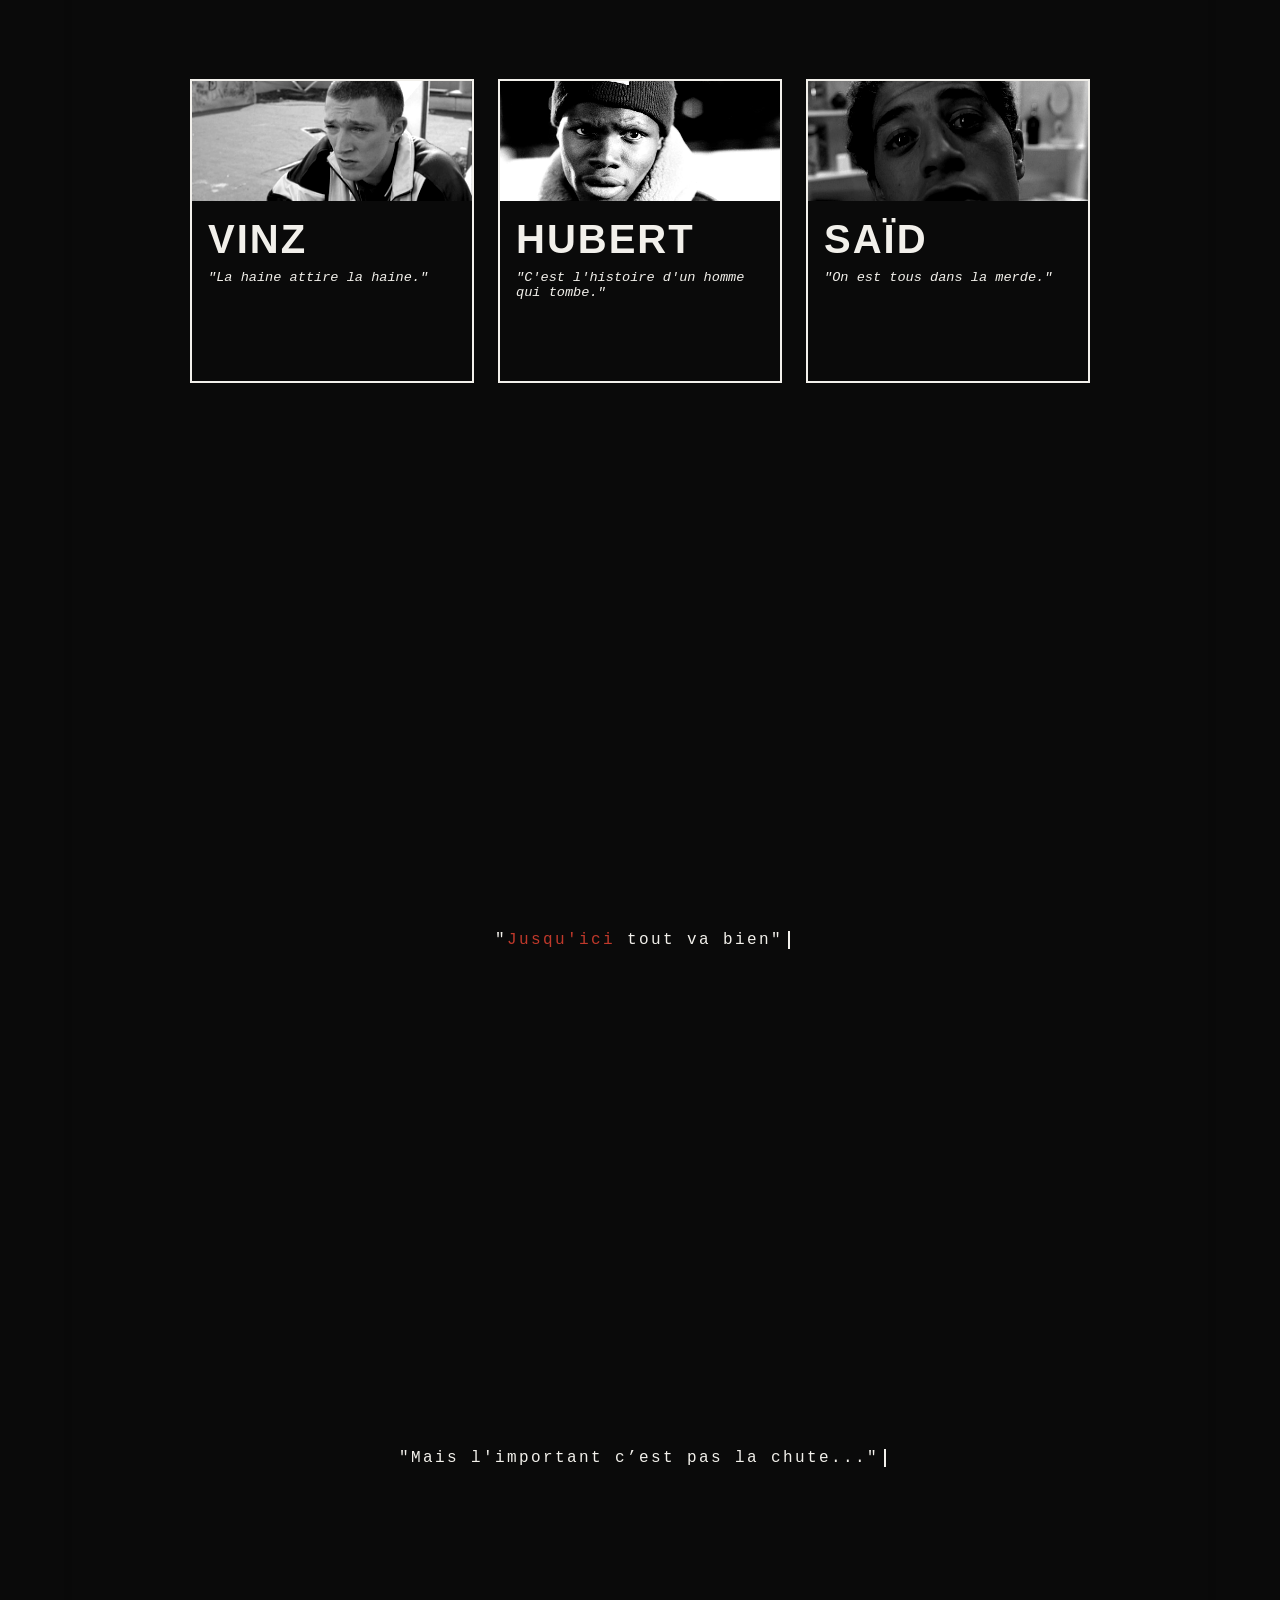
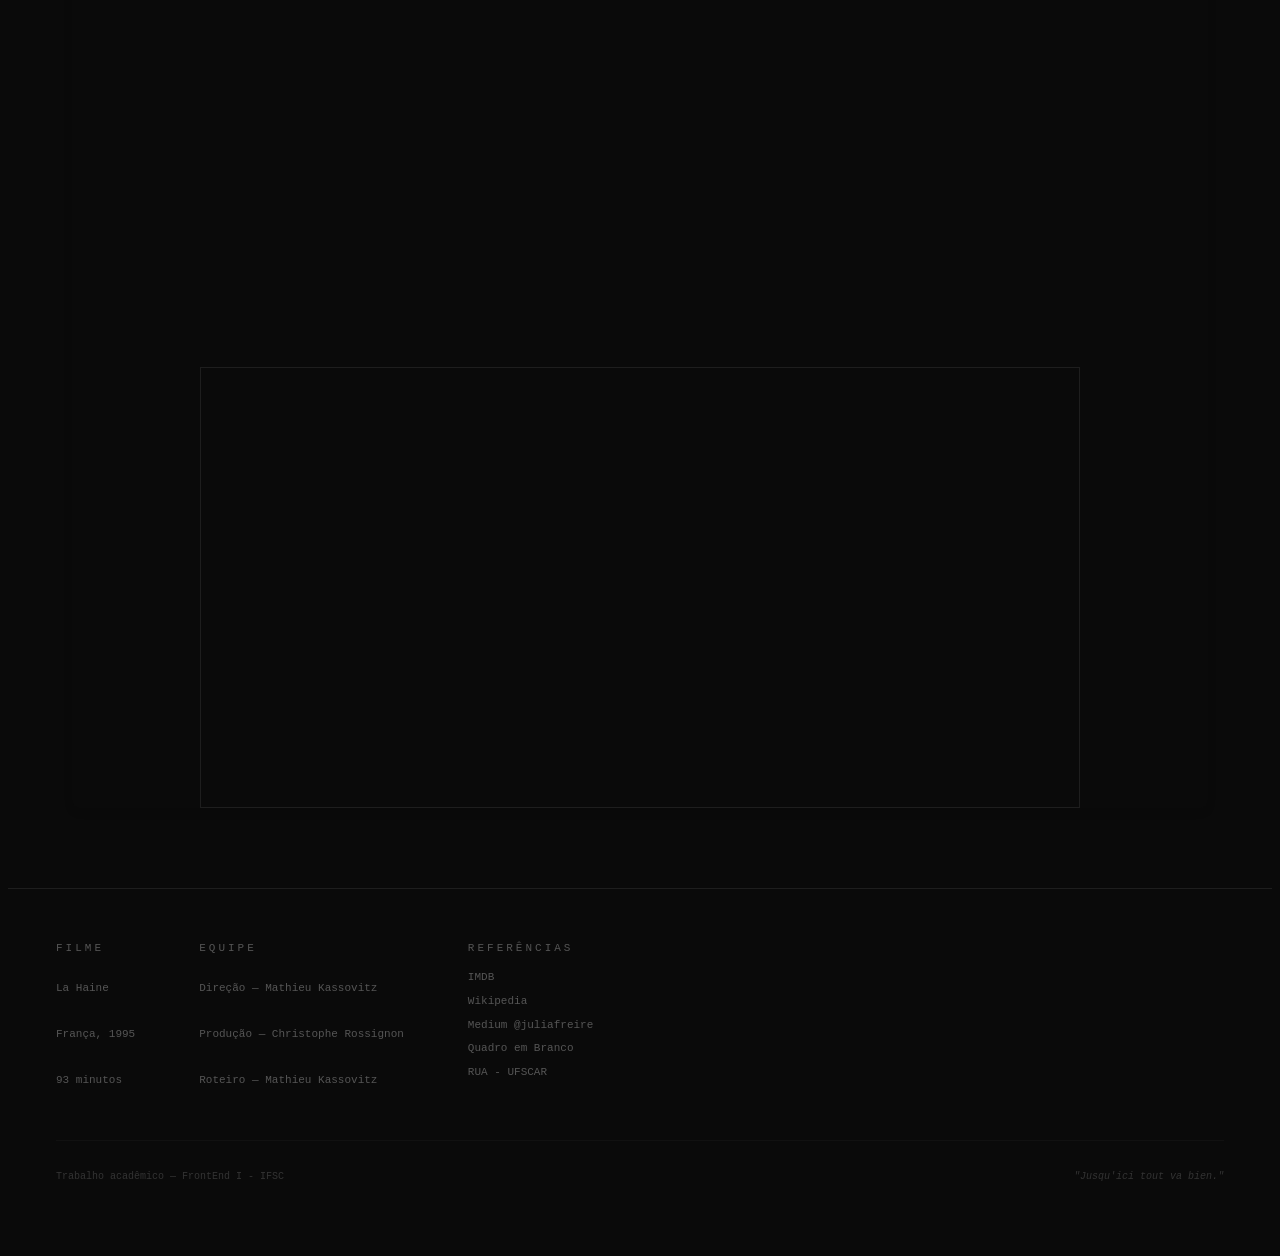
==== commit 9447cdc9: "Adicionado vídeo e citaçõees na home" ====
--- a/index.html
+++ b/index.html
@@ -5,6 +5,9 @@
     <meta name="viewport" content="widht=device-width, initial-scale=1.0">
     <title>La Haine</title>
     <link rel="preconnect" href="https://fonts.googleapis.com">
+    <link rel="preconnect" href="https://fonts.googleapis.com">
+    <link rel="preconnect" href="https://fonts.gstatic.com" crossorigin>
+    <link href="https://fonts.googleapis.com/css2?family=Notable&family=Open+Sans:ital,wght@0,300..800;1,300..800&display=swap" rel="stylesheet">
     <link rel="preconnect" href="https://fonts.gstatic.com" crossorigin>
     <link href="https://fonts.googleapis.com/css2?family=Spectral:ital,wght@0,300;0,400;0,600;0,700;1,300;1,400&family=DM+Sans:ital,wght@0,300;0,400;0,500;1,300&display=swap" rel="stylesheet">
     <link rel="stylesheet" href="./styles.css">
@@ -21,12 +24,12 @@
     Aba inicial
     título
     -->
-    <h1>LA HAINE</h1>
+    <h1 class="h1-home">LA HAINE</h1>
 
 
 
 
-    <blockquote class="typewriter">
+    <blockquote class="typewriter1">
         "<span class="accent">Jusqu'ici</span> tout va bien"
     </blockquote>
 
@@ -56,14 +59,18 @@
         <div class="bloco-jornal">
             
             <div class="texto-jornal">
-            <p>Primeiro bloco de texto, que vai ocupar a coluna da esquerda...Primeiro bloco de texto, que vai ocupar a coluna da esquerda...Primeiro bloco de texto, que vai ocupar a coluna da esquerda...Primeiro bloco de texto, que vai ocupar a coluna da esquerda...Primeiro bloco de texto, que vai ocupar a coluna da esquerda...Primeiro bloco de texto, que vai ocupar a coluna da esquerda...Primeiro bloco de texto, que vai ocupar a coluna da esquerda...Primeiro bloco de texto, que vai ocupar a coluna da esquerda...Primeiro bloco de texto, que vai ocupar a coluna da esquerda...Primeiro bloco de texto, que vai ocupar a coluna da esquerda...</p>
-            <p>Segundo bloco de texto, que vai para a coluna da direita...Segundo bloco de texto, que vai para a coluna da direita...Segundo bloco de texto, que vai para a coluna da direita...Segundo bloco de texto, que vai para a coluna da direita...Segundo bloco de texto, que vai para a coluna da direita...Segundo bloco de texto, que vai para a coluna da direita...Segundo bloco de texto, que vai para a coluna da direita...Segundo bloco de texto, que vai para a coluna da direita...Segundo bloco de texto, que vai para a coluna da direita...Segundo bloco de texto, que vai para a coluna da direita...Segundo bloco de texto, que vai para a coluna da direita...</p>
+            <p>Em uma Paris rompida, os acontecimentos passados daquela noite criam peso no ar. Mesmo que fogo fosse ateado naquele momento, não passou da fagulha que queima pelas próximas 24 horas. A iminência de uma explosão enfervece as dores e materializa o sentimento. Após protestos violentíssimos naquela noite, o futuro é incerto, mas é prevísivel, sendo inevitavelmente tão violento quanto.</p>
+            <p><i>La haine</i>, O ódio em português, traz em sua história sobre o queimar deste pavio. A chama que se retroalimenta, que cresce em um núcleo social muito peculiar que são os <em>Banlieues</em> franceses. Este fogo é aquele que nomeia a obra. A raiva, o ódio, <em>la haine. La haine atirre la haine.</em></p>
+            <p> Kassovitz nos traz diretamente a realidade dos fatos ao nos apresentar cenas reais da revolta e protestos na França, após a morte <span class="accent">"</span>acidental<span class="accent">"</span> de Makomé M'Bowolé por um policial após um tiro na cabeça, do qual precisaria de uma força de 6kg no dedo para efetuar o disparo. Este estado de anomia social é retratada de forma crua e realista nas cenas iniciais ao som de <em>Burnin' and Lootin'</em> no filme. </p> 
+            <p>Este caso e estas cenas inspiram a obra, mas não os protestos em si, mas o ambiente social que se insere. Uma França contraditória, terra natal dos valores de liberdade, em uma dicotomia com a exclusão de uma minoria aos seus direitos e a própria existência. Neste cenário, após os protestos do dia anterior, neste caso, causado pelo espancamento do muçulmano Abdel Ahmed Ghili,  Vincent encontra uma arma perdida de um policial após os incidentes. Vinz alimentado pela chama do Ódio encara-a como um instrumento de poder, de dissuasão e principalmente de disseminação de um ideal. A morte de um dos adverários tornaria a disputa justa. Matar um policial seria nivelar o jogo.</p>
 
             <img class="foto-jornal" src="assets/foto-jornal.png" alt="...">
 
-            <p>Texto que continua após e ao lado da imagem...Texto que continua após e ao lado da imagem..Texto que continua após e ao lado da imagem..Texto que continua após e ao lado da imagem..Texto que continua após e ao lado da imagem..Texto que continua após e ao lado da imagem..Texto que continua após e ao lado da imagem..Texto que continua após e ao lado da imagem..Texto que continua após e ao lado da imagem..Texto que continua após e ao lado da imagem..Texto que continua após e ao lado da imagem..Texto que continua após e ao lado da imagem..Texto que continua após e ao lado da imagem..Texto que continua após e ao lado da imagem..Texto que continua após e ao lado da imagem..</p>
-            <p>A handy ESL pack containing three differentiated newspaper reports to use alongside your teaching of this genre of writing. Texts include a lottery win, Tim Peake's return to Earth and a Roman coin find. There is also a WAGOLL (what a good one looks like) included within the pack - a newspaper report with all important features labelled.</p>
-    </div>
+            <p>Vinz mostra a arma aos seus colegas, Said e Hubert, os três um judeu, um negro e um árabe. Elefantes brancos da sociedade francesa, que retratam um passado sanguinário francês que tenta ser esquecido a todo custo, mesmo que suas consequências sejam quase onipresentes. De origens, gestos e personalidades tão diferentes, a unidade entre eles é muito bem representada nas contradições sociais de Paris, daqueles negados as raízes de sua origem, e também desconexos de uma identidade francesa comum. </p>
+            <p>A sociedade capturada em no século já passado, se mantém presente, em queda livre, como contada na história de Hubert. "Sobre um homem que caindo de um prédio de 50 andares. A cada andar ele repete para si mesmo: 'até aqui, está tudo bem', 'até aqui, tudo bem'. Mas o problema não é a queda. <span class="accent">É a aterrisagem</span>"</p>
+
+        </div>
+
 
         </div>     
         </section>
@@ -92,12 +99,54 @@
                 <p>"On est tous dans la merde."</p>
             </div>
             </a>
-            
         </section>
+
+        <blockquote class="typewriter1">
+            "<span class="accent">Jusqu'ici</span> tout va bien"
+        </blockquote>
+
+        <blockquote class="typewriter2">
+            "Mais l'important c’est pas la chute..."
+        </blockquote>
+
+        <div class="video-container">
+            <video class="video-filme" autoplay muted loop playsinline>
+                <source src="./assets/jusquici.mp4" type="video/mp4">
+            </video>
+        </div>
+
     </article>
     <footer>
-        teste
-    </footer>
+        <div class="footer-conteudo">
+            <div class="footer-bloco">
+                <p class="footer-rotulo">Filme</p>
+                <p>La Haine</p>
+                <p>França, 1995</p>
+                <p>93 minutos</p>
+            </div>
+
+            <div class="footer-bloco">
+                <p class="footer-rotulo">Equipe</p>
+                <p>Direção — Mathieu Kassovitz</p>
+                <p>Produção — Christophe Rossignon</p>
+                <p>Roteiro — Mathieu Kassovitz</p>
+            </div>
+
+            <div class="footer-bloco">
+                <p class="footer-rotulo">Referências</p>
+                <a href="https://www.imdb.com/title/tt0113247/" target="_blank">IMDB</a>
+                <a href="https://pt.wikipedia.org/wiki/O_%C3%93dio" target="_blank">Wikipedia</a>
+                <a href="https://medium.com/@juliafreire/la-haine-o-filme-de-22-anos-que-nunca-deixou-de-ser-relevante-83ab6b44846f" target="_blank">Medium @juliafreire</a>
+                <a href="https://www.youtube.com/watch?v=9s8n2qj3Xh0" target="_blank">Quadro em Branco</a>
+                <a href="https://www.rua.ufscar.br/ensaio-as-tres-decadas-de-la-haine-o-indizivel-em-combustao-e-o-mundo-ainda-em-queda/" target="_blank">RUA - UFSCAR</a>
+            </div>
+        </div>
+
+        <div class="footer-rodape">
+            <p>Trabalho acadêmico — FrontEnd I - IFSC</p>
+            <p class="footer-frase">"Jusqu'ici tout va bien."</p>
+        </div>
+</footer>
     </main>
 </body>
 </html>
--- a/styles.css
+++ b/styles.css
@@ -7,6 +7,7 @@
 
     --font-title: 'Bebas Neue', sans-serif;
     --font-body: "IBM Plex Mono", monospace;
+    --font-test: 'Notable', sans-serif;
 }
 
 body {
@@ -56,8 +57,8 @@
   color: inherit;
 }
 
-h1 {
-    font-family: var(--font-title);
+h1.h1-home {
+    font-family: var(--font-test);
     font-size: 15em;
     text-align: center;
     margin-bottom: 500px;
@@ -72,6 +73,7 @@
 section {
     margin-bottom: 500px;
 }
+
 
 article {
     margin: 0 5vw;
@@ -90,6 +92,54 @@
     color: var(--accent);
 }
 
+.aspas {
+    font-size: 3rem;
+    color: var(--accent);
+    margin: 0 8px;
+}
+
+.hero h2 {
+    font-size: 2rem;
+    margin-bottom: 16px;
+}
+.texto-jornal {
+    column-count: 2;
+    column-gap: 30px;
+    text-align: justify;
+}
+
+.foto-jornal {
+    float: right;           /* ancora na direita da coluna */
+    width: 100%;            /* ocupa a largura da coluna */
+    margin: 0 0 12px 0;
+}
+
+.texto-jornal::after {
+    content: "";
+    display: block;
+    clear: both;
+}
+
+.video-filme {
+    width: 100%;
+    display: block;
+    filter: grayscale(100%) contrast(110%);  /* P&B como o filme */
+}
+
+.video-container {
+    position: relative;
+    border: 1px solid #1e1e1e;              /* borda sutil brutalista */
+    overflow: hidden;
+}
+
+.video-legenda {
+    font-family: var(--font-body);
+    font-size: 10px;
+    color: #444;
+    letter-spacing: 2px;
+    text-transform: uppercase;
+    padding: 10px 0 0;
+}
 
 /*
 =======================================
@@ -103,7 +153,7 @@
     height: fit-content;
 }
 
-.typewriter {
+.typewriter1 {
   overflow: hidden; /* Ensures the content is not revealed until the animation */
   border-right: .15em solid var(--branco); /* The typewriter cursor */
   white-space: nowrap; /* Keeps the content on a single line */
@@ -112,12 +162,12 @@
   width: 0;
   /* Adjust 'steps' to match the number of characters in your text */
   animation: 
-    typing 3.5s steps(27, end) forwards,
+    digitando1 3.5s steps(27, end) forwards,
     blink-caret .75s step-end infinite;
 }
 
 /* The typing effect */
-@keyframes typing {
+@keyframes digitando1 {
   from { width: 0 }
   to { width: 31ch }
 }
@@ -128,29 +178,22 @@
   50% { border-color: var(--branco); }
 }
 
-
-
-
-.hero h2 {
-    font-size: 2rem;
-    margin-bottom: 16px;
-}
-.texto-jornal {
-    column-count: 2;
-    column-gap: 30px;
-    text-align: justify;
-}
-
-.foto-jornal {
-    float: right;           /* ancora na direita da coluna */
-    width: 100%;            /* ocupa a largura da coluna */
-    margin: 0 0 12px 0;
-}
-
-.texto-jornal::after {
-    content: "";
-    display: block;
-    clear: both;
+.typewriter2 {
+  overflow: hidden; /* Ensures the content is not revealed until the animation */
+  border-right: .15em solid var(--branco); /* The typewriter cursor */
+  white-space: nowrap; /* Keeps the content on a single line */
+  margin: 0 auto 500px auto;;
+  letter-spacing: .15em; /* Adjust as needed */
+  width: 0;
+  /* Adjust 'steps' to match the number of characters in your text */
+  animation: 
+    digitando2 3.5s steps(27, end) forwards,
+    blink-caret .75s step-end infinite;
+}
+
+@keyframes digitando2 {
+  from { width: 0 }
+  to { width: 51ch }
 }
 
 /* =-=-=-=-=-=-=-=--=-=-=-=-==== 
@@ -223,6 +266,69 @@
     color: var(--preto);
 }
 
+/* 
+
+=-=-=-=-=-=-=-=-=-=-=-=-=-=-=-=-=-=-=-=-=-=-=-=-=-
+Footer
+=-=-=-=-=-=-=-=-=-=-=-=-=-=-=-=-=-=-=-=-=-=-=-=-=-=
+*/
+
+footer {
+    margin-top: 80px;
+    border-top: 1px solid #1e1e1e;
+    padding: 40px 48px 24px;
+    font-family: var(--font-body);
+}
+
+.footer-conteudo {
+    display: flex;
+    gap: 64px;
+    margin-bottom: 40px;
+}
+
+.footer-bloco {
+    display: flex;
+    flex-direction: column;
+    gap: 6px;
+}
+
+.footer-bloco p, .footer-bloco a {
+    font-size: 11px;
+    color: #555;
+    text-decoration: none;
+    line-height: 1.6;
+}
+
+.footer-bloco a:hover {
+    color: var(--branco);
+}
+
+.footer-rotulo {
+    color: #333;
+    font-size: 9px;
+    letter-spacing: 3px;
+    text-transform: uppercase;
+    margin-bottom: 6px;
+}
+
+.footer-rodape {
+    display: flex;
+    justify-content: space-between;
+    align-items: center;
+    padding-top: 20px;
+    border-top: 1px solid #111;
+}
+
+.footer-rodape p {
+    font-size: 10px;
+    color: #333;
+}
+
+.footer-frase {
+    font-style: italic;
+    color: #222;
+}
+
 /*
 ===================
 Página linha do tempo
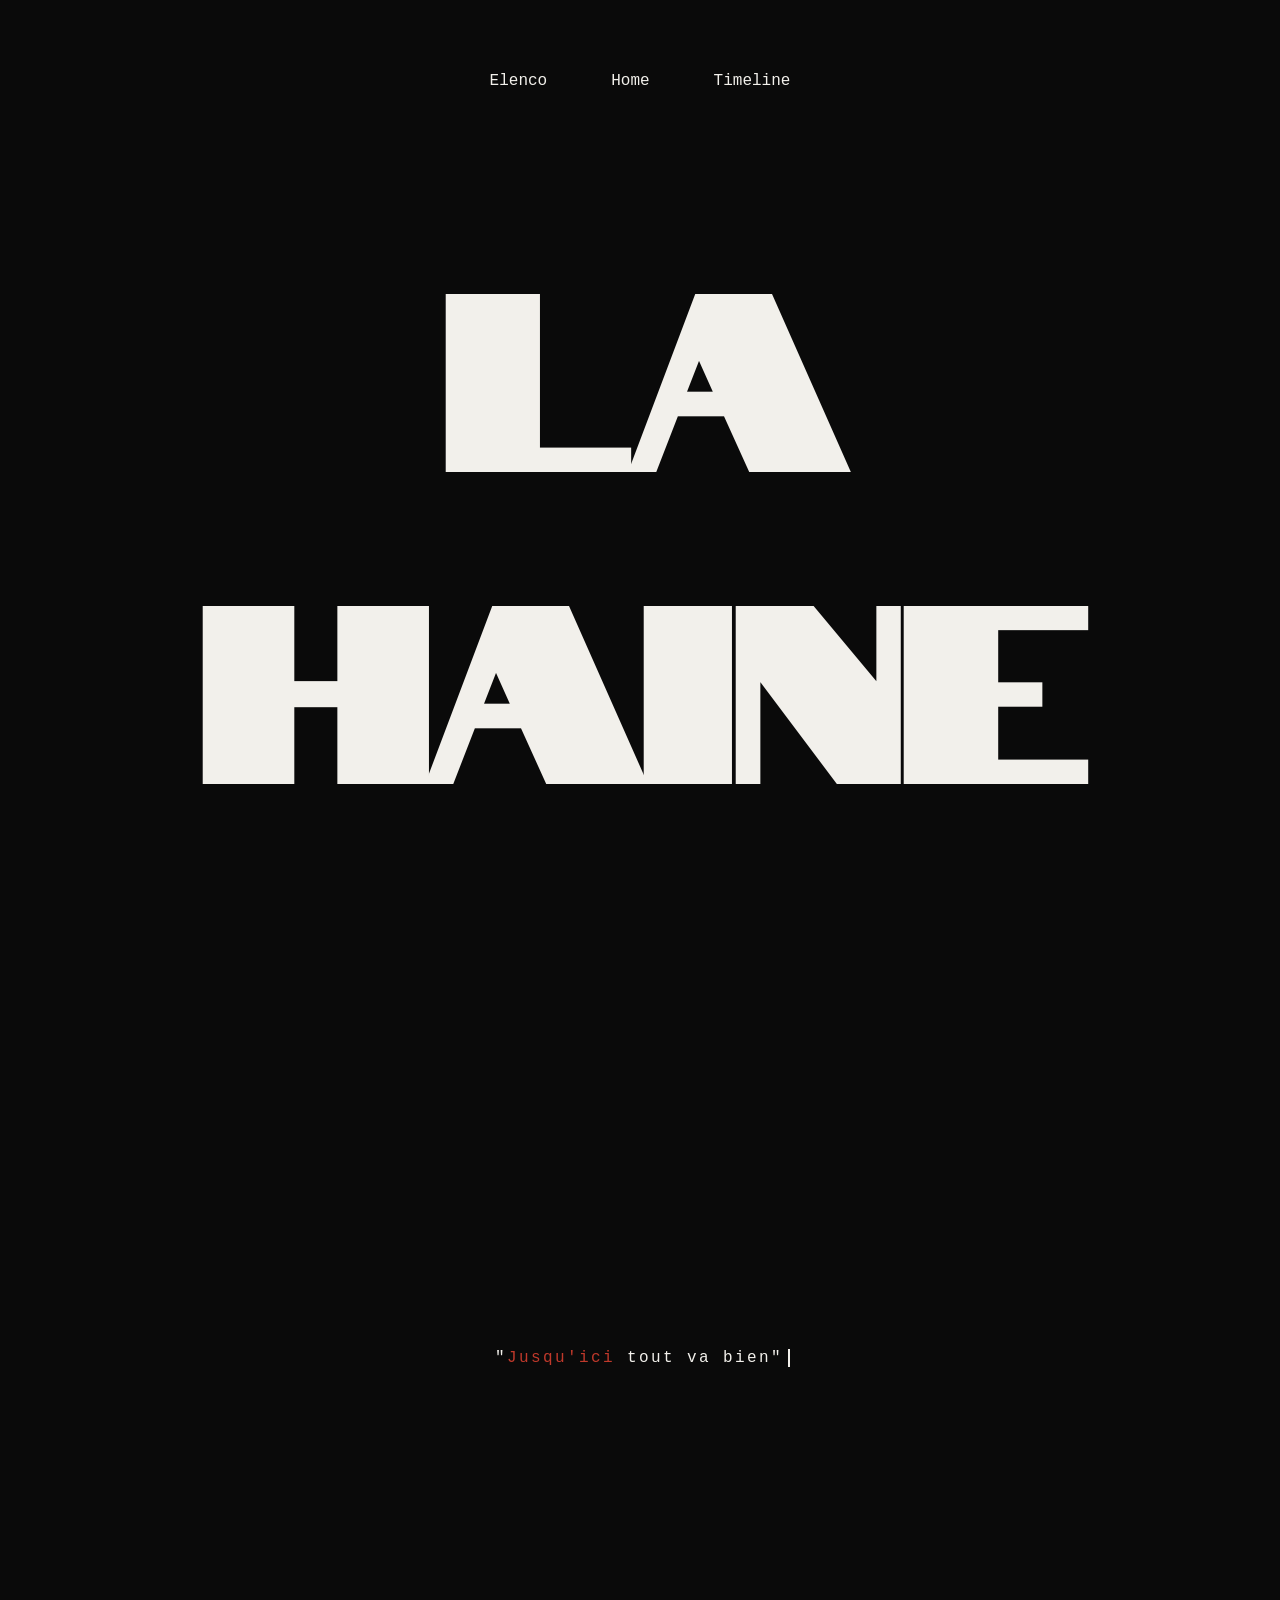
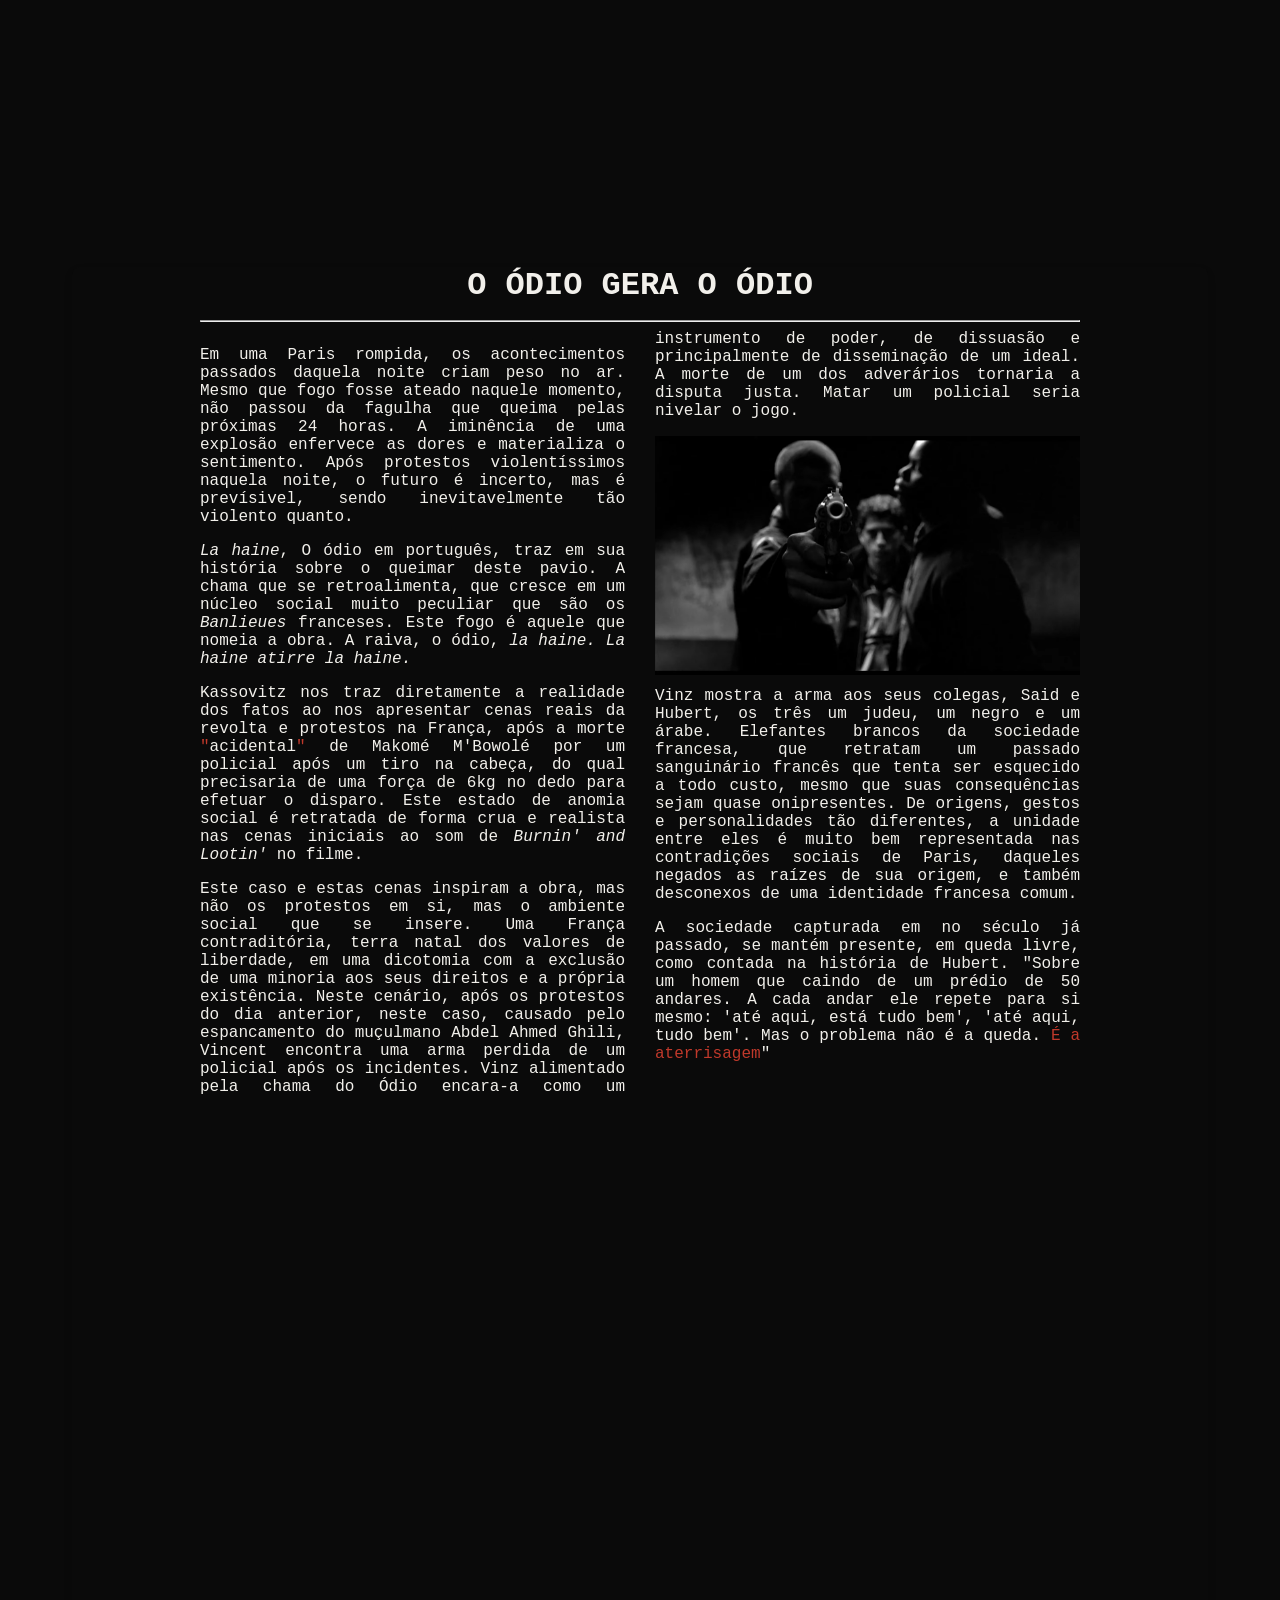
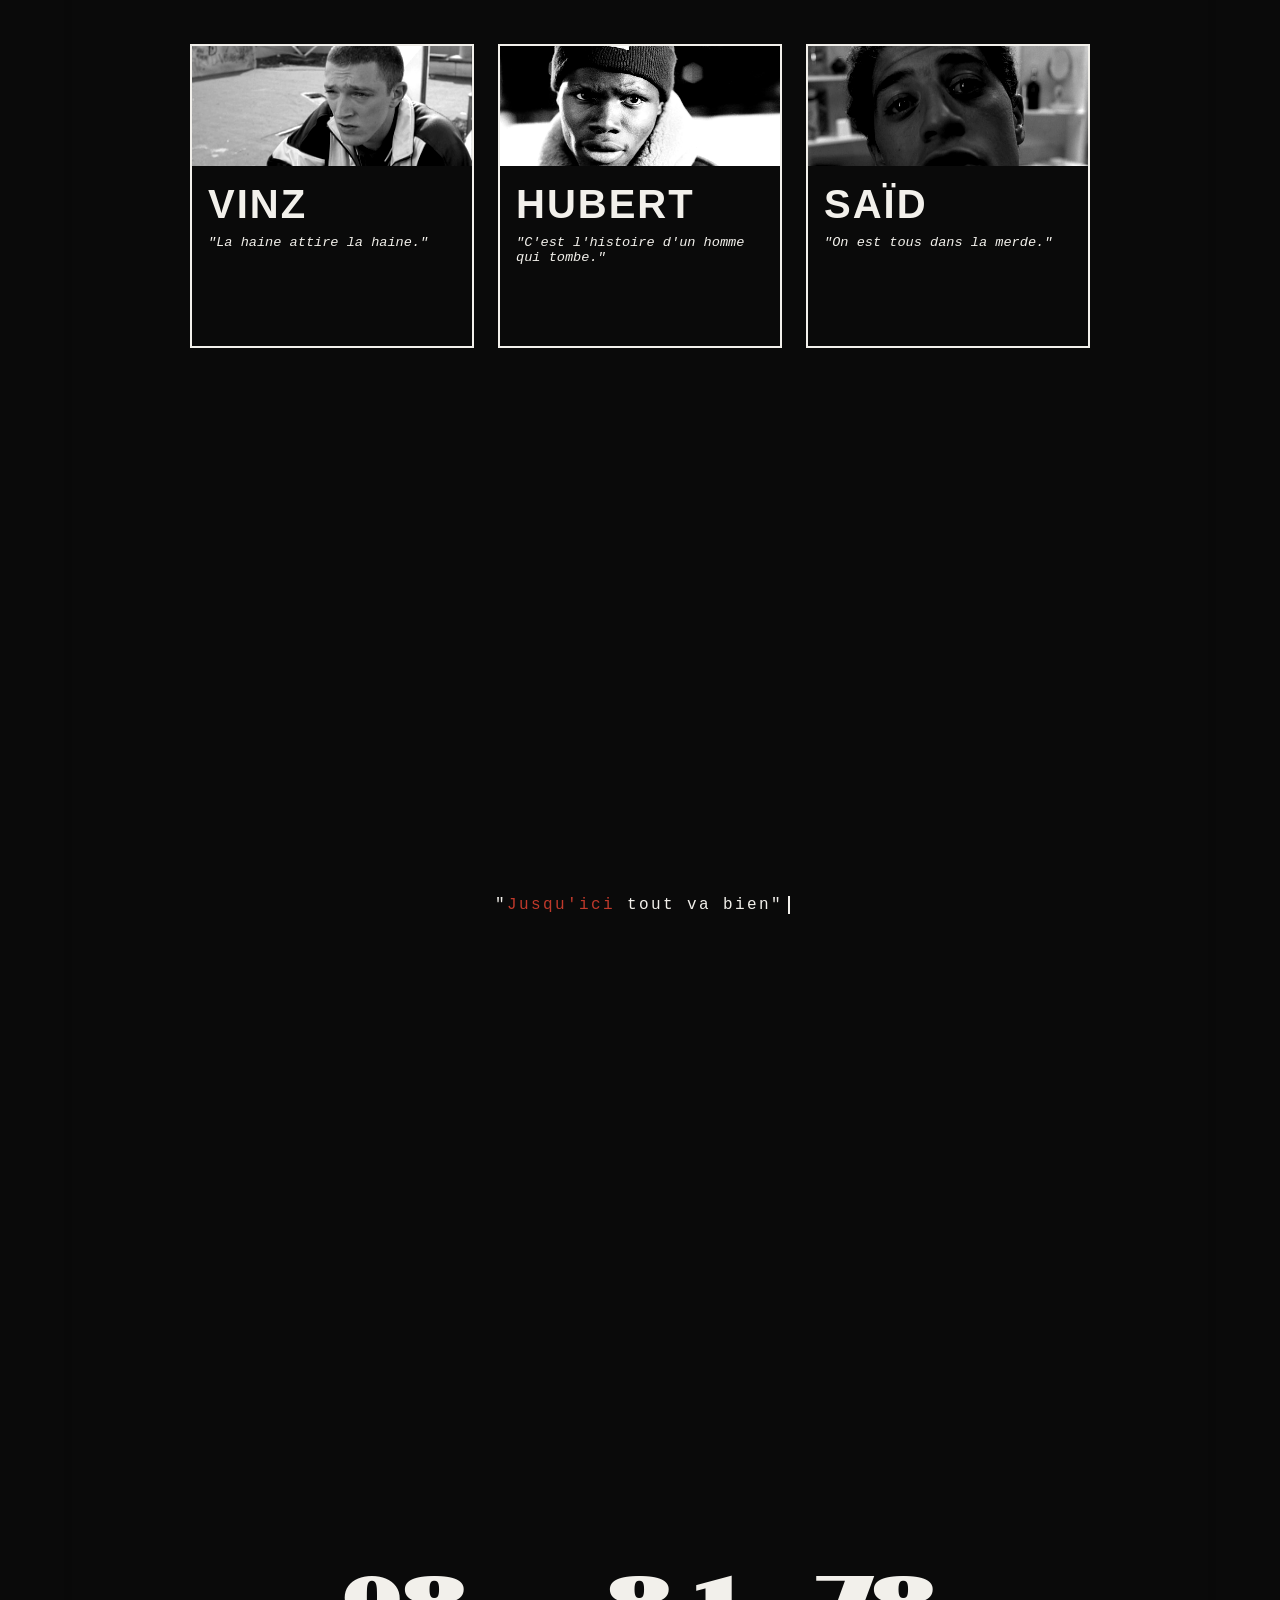
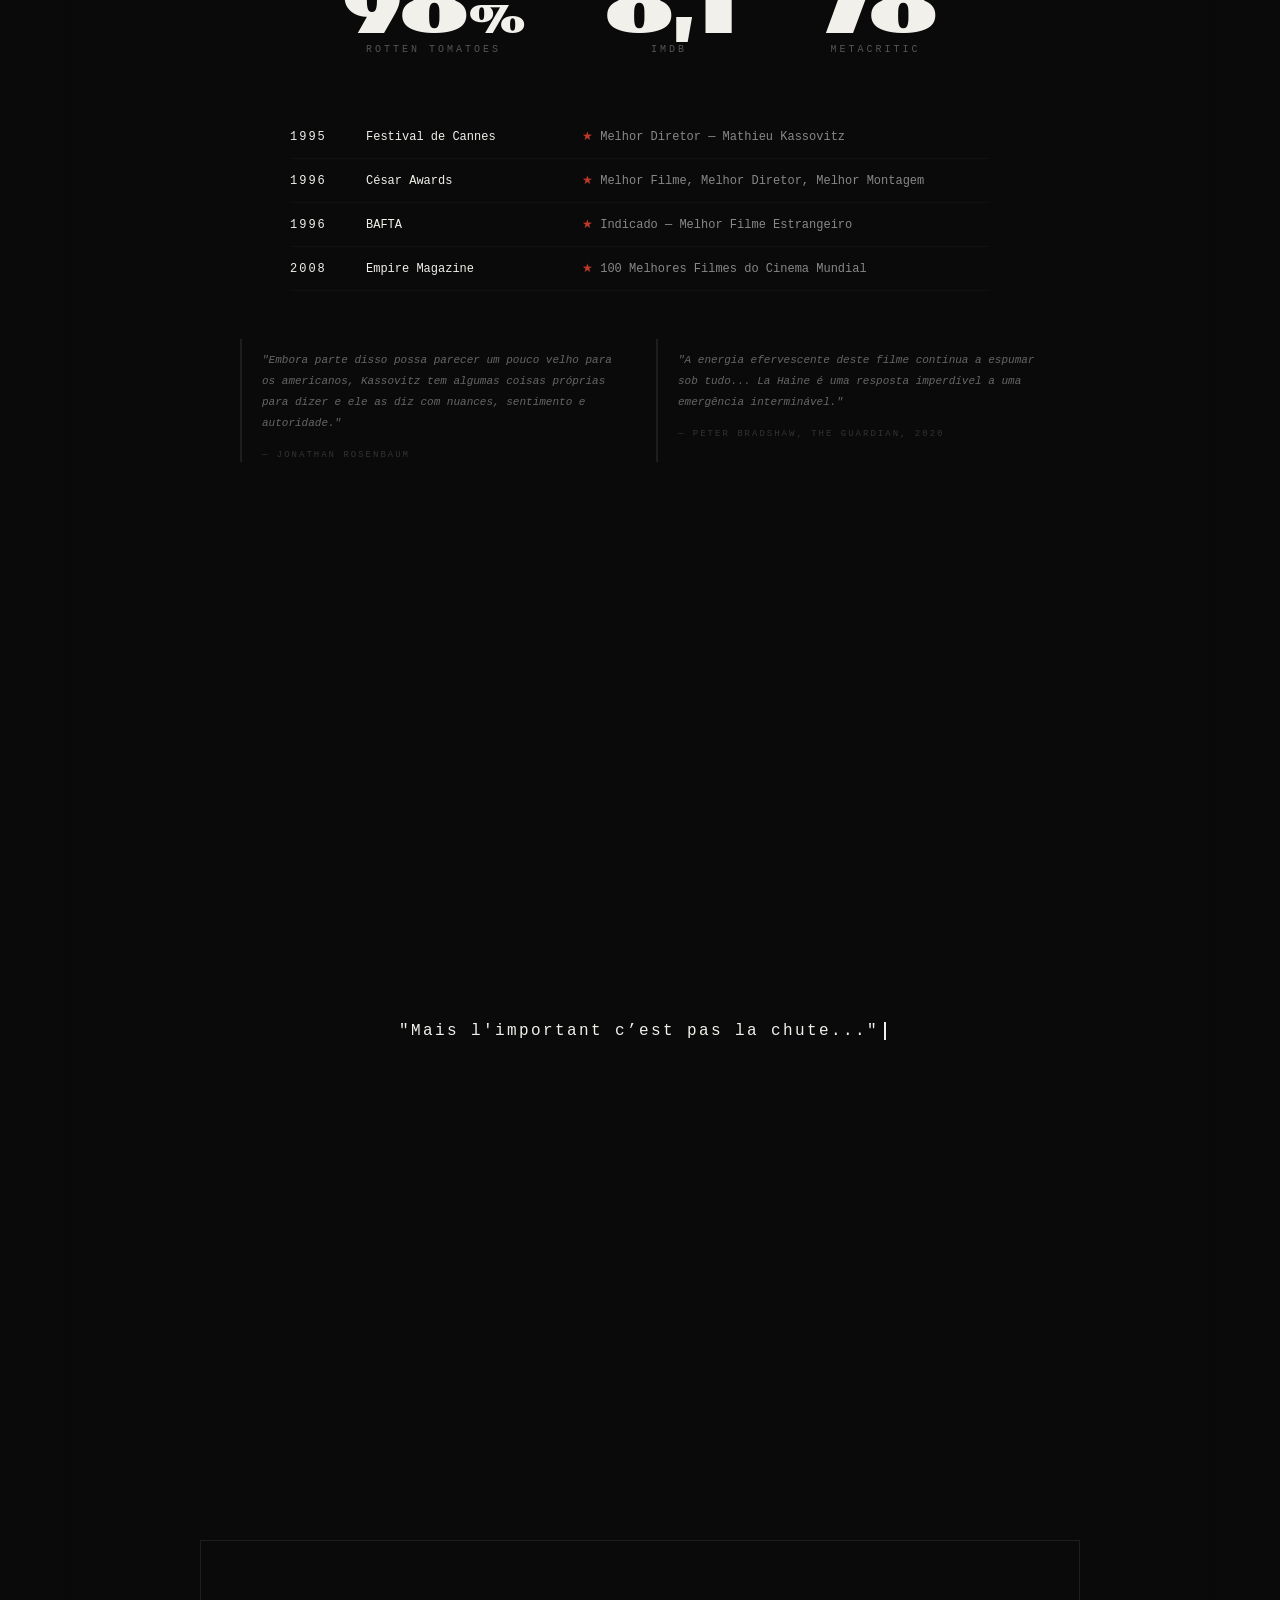
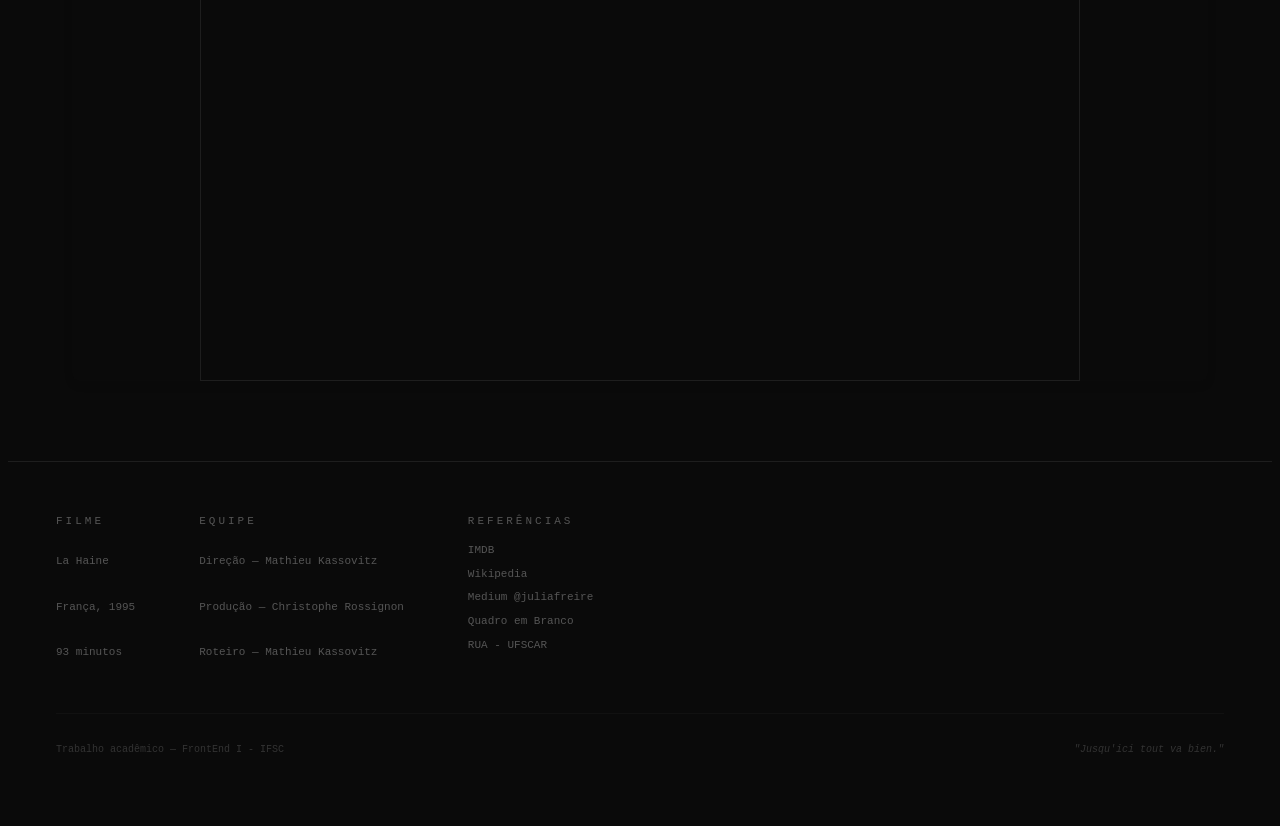
==== commit 24300888: "finalização da home, adicionado estilos e informações no elenco e estilos na timeline" ====
--- a/index.html
+++ b/index.html
@@ -105,6 +105,62 @@
             "<span class="accent">Jusqu'ici</span> tout va bien"
         </blockquote>
 
+
+        <section class="recepcao">
+            <div class="recepcao-notas">
+                <div class="nota-bloco">
+                    <p class="nota-numero">98<span class="nota-pct">%</span></p>
+                    <p class="nota-fonte">Rotten Tomatoes</p>
+                </div>
+                <div class="nota-bloco">
+                    <p class="nota-numero">8,1</p>
+                    <p class="nota-fonte">IMDb</p>
+                </div>
+                <div class="nota-bloco">
+                    <p class="nota-numero">78</p>
+                    <p class="nota-fonte">Metacritic</p>
+                </div>
+            </div>
+ 
+            <div class="premios-lista">
+                <div class="premio-item">
+                    <span class="premio-ano">1995</span>
+                    <span class="premio-evento">Festival de Cannes</span>
+                    <span class="premio-titulo"><span class="accent">★</span> Melhor Diretor — Mathieu Kassovitz</span>
+                </div>
+
+                <div class="premio-item">
+                    <span class="premio-ano">1996</span>
+                    <span class="premio-evento">César Awards</span>
+                    <span class="premio-titulo"><span class="accent">★</span> Melhor Filme, Melhor Diretor, Melhor Montagem</span>
+                </div>
+
+                <div class="premio-item">
+                    <span class="premio-ano">1996</span>
+                    <span class="premio-evento">BAFTA</span>
+                    <span class="premio-titulo"><span class="accent">★</span> Indicado — Melhor Filme Estrangeiro</span>
+                </div>
+
+                <div class="premio-item">
+                    <span class="premio-ano">2008</span>
+                    <span class="premio-evento">Empire Magazine</span>
+                    <span class="premio-titulo"><span class="accent">★</span> 100 Melhores Filmes do Cinema Mundial</span>
+                </div>
+            </div>
+ 
+            <div class="criticas-bloco">
+                <div class="critica">
+                    <p class="critica-texto">"Embora parte disso possa parecer um pouco velho para os americanos, Kassovitz tem algumas coisas próprias para dizer e ele as diz com nuances, sentimento e autoridade."</p>
+                    <a class="critica-fonte" href="https://jonathanrosenbaum.net/1996/04/hate-la-haine/">— Jonathan Rosenbaum</a>
+                </div>
+                <div class="critica">
+                    <p class="critica-texto">"A energia efervescente deste filme continua a espumar sob tudo... La Haine é uma resposta imperdível a uma emergência interminável."</p>
+                    <a class="critica-fonte" href="https://www.theguardian.com/film/2020/sep/11/la-haine-review-effervescent-classic-radiates-with-rage-and-comedy">— Peter Bradshaw, The Guardian, 2020</a>
+                </div>
+            </div>
+        </section>
+
+
         <blockquote class="typewriter2">
             "Mais l'important c’est pas la chute..."
         </blockquote>
--- a/styles.css
+++ b/styles.css
@@ -2,6 +2,7 @@
 :root{
     --preto:        #0a0a0a;
     --branco:       #f2f0eb;
+    --cinza:        #b3b1ae;
     --accent:       #c0392b;
 
 
@@ -62,6 +63,13 @@
     font-size: 15em;
     text-align: center;
     margin-bottom: 500px;
+}
+
+h1 {
+    font-family: var(--font-title);
+    margin: 1vh 5vw 1vh 5vw;
+    padding: 8vh 8vw 3vh 8vw;
+    font-size: 3em;
 }
 
 h2 {
@@ -196,6 +204,24 @@
   to { width: 51ch }
 }
 
+.typewriter3 {
+  overflow: hidden; 
+  border-right: .15em solid var(--branco); 
+  white-space: nowrap;
+  margin: 0 auto 500px auto;;
+  letter-spacing: .15em;
+  width: 0;
+  animation: 
+    digitando3 3.5s steps(27, end) forwards,
+    blink-caret .75s step-end infinite;
+}
+
+@keyframes digitando3 {
+  from { width: 0 }
+  to { width: 37ch }
+}
+
+
 /* =-=-=-=-=-=-=-=--=-=-=-=-==== 
 Estilos para a seção de personagens 
 =-=-=-=--=-==-=-=-=-=-=-=-=-=-=-=*/
@@ -266,6 +292,116 @@
     color: var(--preto);
 }
 
+
+/*
+================================================
+Seção Recepção & Prêmios
+================================================
+*/
+ 
+.recepcao {
+    margin: 0 0 500px 0;
+    padding: 60px 0;
+}
+ 
+.recepcao-rotulo {
+    text-align: center;
+    color: #333;
+    font-size: 10px;
+    letter-spacing: 5px;
+    text-transform: uppercase;
+    margin-bottom: 48px;
+}
+ 
+.recepcao-notas {
+    display: flex;
+    justify-content: center;
+    gap: 80px;
+    margin-bottom: 56px;
+}
+ 
+.nota-bloco {
+    text-align: center;
+}
+ 
+.nota-numero {
+    font-family: var(--font-test);
+    font-size: 5rem;
+    line-height: 1;
+    color: var(--branco);
+    margin-bottom: 6px;
+}
+ 
+.nota-pct {
+    font-size: 2.5rem;
+}
+ 
+.nota-fonte {
+    font-size: 10px;
+    letter-spacing: 3px;
+    text-transform: uppercase;
+    color: #555;
+    margin-bottom: 4px;
+}
+ 
+ 
+.premios-lista {
+    max-width: 700px;
+    margin: 0 auto 48px;
+    display: flex;
+    flex-direction: column;
+    gap: 0;
+}
+ 
+.premio-item {
+    display: grid;
+    grid-template-columns: 60px 200px 1fr;
+    gap: 16px;
+    align-items: baseline;
+    padding: 14px 0;
+    border-bottom: 1px solid #111;
+    font-size: 12px;
+}
+ 
+.premio-ano {
+    color: var(--branco);
+    letter-spacing: 2px;
+}
+ 
+.premio-titulo {
+    color: #888;
+}
+ 
+.criticas-bloco {
+    display: grid;
+    grid-template-columns: 1fr 1fr;
+    gap: 32px;
+    max-width: 800px;
+    margin: 0 auto;
+}
+ 
+.critica {
+    border-left: 2px solid #1e1e1e;
+    padding-left: 20px;
+}
+ 
+.critica-texto {
+    font-size: 11px;
+    line-height: 1.9;
+    color: #666;
+    font-style: italic;
+    margin-bottom: 10px;
+}
+ 
+.critica-fonte {
+    font-size: 9px;
+    letter-spacing: 2px;
+    color: #333;
+    text-transform: uppercase;
+}
+ 
+/*
+
 /* 
 
 =-=-=-=-=-=-=-=-=-=-=-=-=-=-=-=-=-=-=-=-=-=-=-=-=-
@@ -435,7 +571,7 @@
     object-fit: cover;
 }
 
-#said-elenco {
+#said-elenco, #marc-elenco, #francois-elenco {
     filter: grayscale(100%) contrast(100%);
 }
 
@@ -443,3 +579,88 @@
 
 }
 
+/*
+=-=-=-=-=-=-=-=-=-=-=-==-====-==-=-===-===-====-=--==-===-==-=====
+Elenco 
+=-=--=-=-====-=-==--==-==-=-==-==--==-==-==-=-===-==-=======-=====-===
+*/
+ 
+.diretor-bloco {
+    display: flex;
+    gap: 48px;
+    align-items: flex-start;
+    margin-bottom: 56px;
+    padding: 40px;
+}
+ 
+.diretor-foto {
+    width: 240px;
+    height: 300px;
+    object-fit: cover;
+    flex-shrink: 0;
+    filter: grayscale(100%) contrast(110%);
+    display: block;
+}
+ 
+.diretor-info {
+    padding-top: 4px;
+}
+ 
+.elenco-rotulo {
+    color: #444;
+    font-size: 10px;
+    letter-spacing: 4px;
+    text-transform: uppercase;
+    margin-bottom: 10px;
+}
+ 
+.diretor-nome {
+    font-family: var(--font-title);
+    font-size: 56px;
+    line-height: 0.95;
+    letter-spacing: 2px;
+    margin-bottom: 24px;
+}
+ 
+.diretor-bio {
+    color: #888;
+    font-size: 14px;
+    line-height: 1.9;
+    max-width: 400px;
+    margin-bottom: 24px;
+}
+ 
+.diretor-premio {
+    font-size: 11px;
+    letter-spacing: 2px;
+    color: #f2f0eb;
+    padding-top: 20px;
+}
+ 
+
+ 
+
+ 
+.sep-texto {
+    color: #333;
+    font-size: 10px;
+    letter-spacing: 5px;
+    white-space: nowrap;
+}
+ 
+.ator.protagonista img {
+    height: 220px;
+    border-bottom: 2px solid var(--branco);
+}
+ 
+.ator h3 {
+    font-family: var(--font-title);
+    font-size: 1.4rem;
+    letter-spacing: 1px;
+    margin: 10px 0 4px;
+}
+ 
+.ator p {
+    font-size: 11px;
+    color: var(--cinza);
+}
